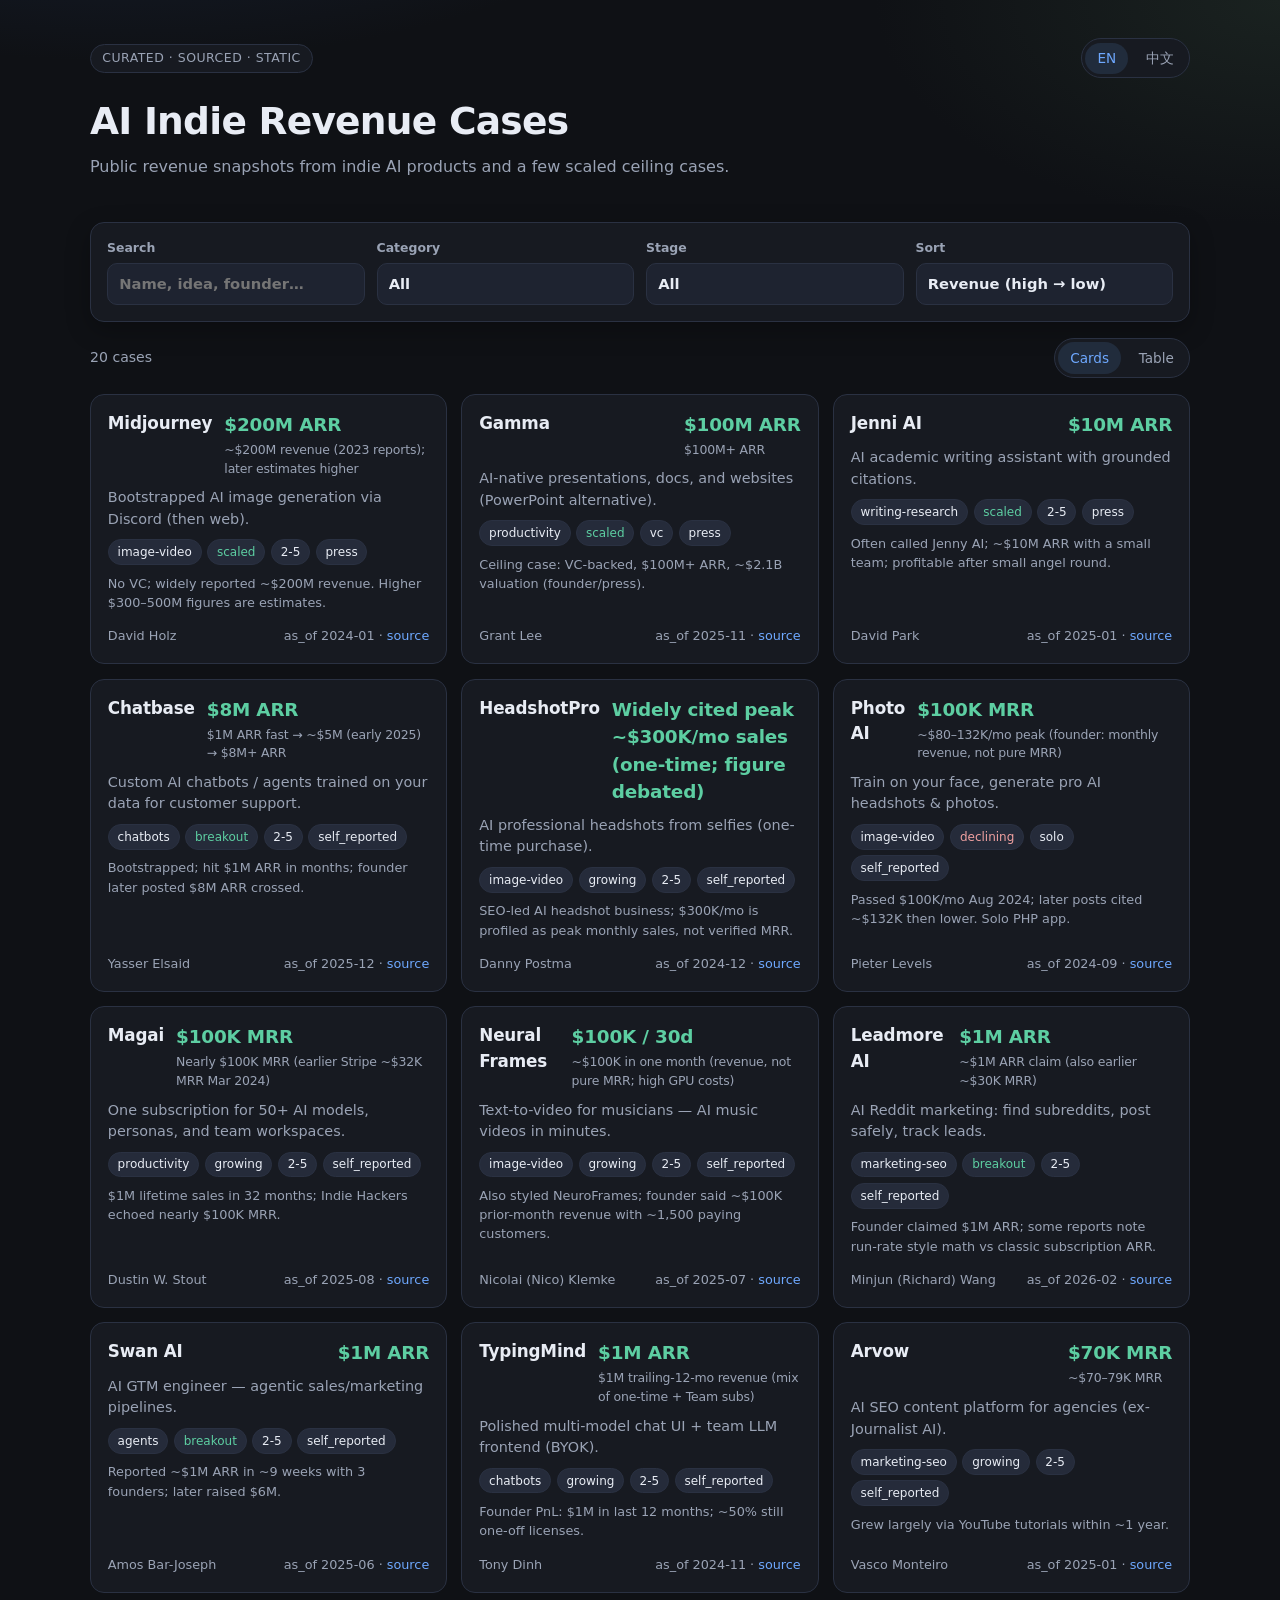
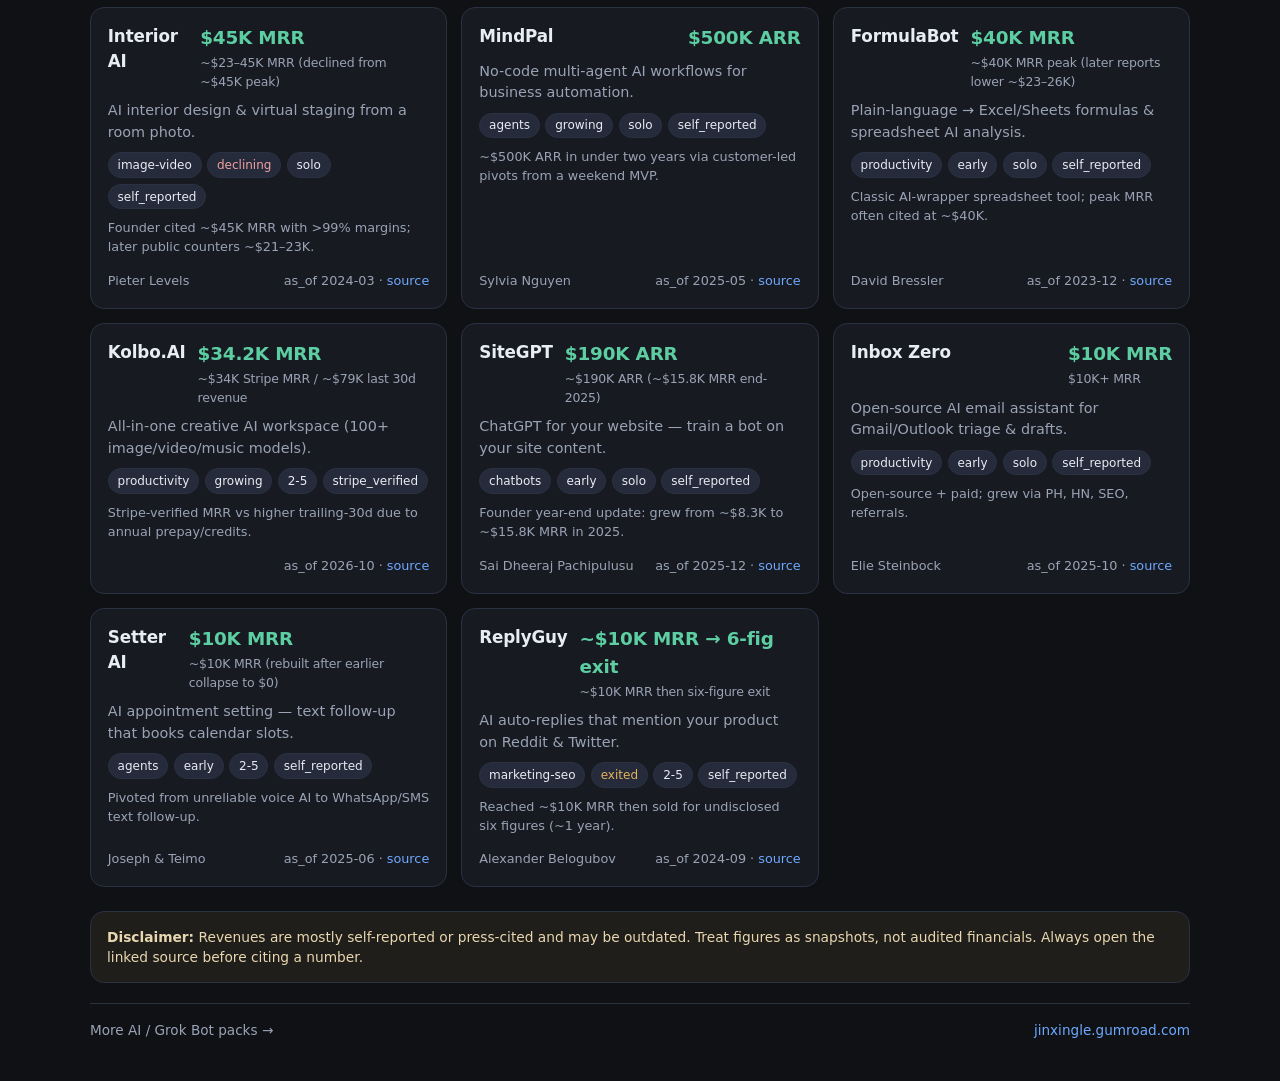
==== index.html @ b7821612 "Initial commit: AI Indie Revenue Cases static site" ====
<!DOCTYPE html>
<html lang="en">
<head>
  <meta charset="UTF-8" />
  <meta name="viewport" content="width=device-width, initial-scale=1" />
  <meta name="description" content="Curated AI indie and startup revenue cases — idea, revenue, category, and stage with sources." />
  <title>AI Indie Revenue Cases</title>
  <link rel="stylesheet" href="styles.css" />
</head>
<body>
  <div class="wrap">
    <header>
      <div class="header-top">
        <div class="eyebrow" data-i18n="eyebrow">Curated · sourced · static</div>
        <div class="lang-toggle view-toggle" role="group" aria-label="Language">
          <button type="button" id="lang-en" data-lang="en">EN</button>
          <button type="button" id="lang-zh" data-lang="zh">中文</button>
        </div>
      </div>
      <h1 data-i18n="title">AI Indie Revenue Cases</h1>
      <p class="subtitle" data-i18n="subtitle">
        Public revenue snapshots from indie AI products and a few scaled ceiling cases.
      </p>
    </header>

    <section class="controls" aria-label="Filters">
      <label>
        <span data-i18n="search">Search</span>
        <input id="q" type="search" data-i18n-placeholder="searchPlaceholder" placeholder="Name, idea, founder…" autocomplete="off" />
      </label>
      <label>
        <span data-i18n="category">Category</span>
        <select id="category">
          <option value="" data-i18n="all">All</option>
          <option value="image-video">image-video</option>
          <option value="writing-research">writing-research</option>
          <option value="chatbots">chatbots</option>
          <option value="marketing-seo">marketing-seo</option>
          <option value="agents">agents</option>
          <option value="devtools">devtools</option>
          <option value="productivity">productivity</option>
          <option value="vertical">vertical</option>
        </select>
      </label>
      <label>
        <span data-i18n="stage">Stage</span>
        <select id="stage">
          <option value="" data-i18n="all">All</option>
          <option value="mvp">mvp</option>
          <option value="early">early</option>
          <option value="growing">growing</option>
          <option value="breakout">breakout</option>
          <option value="scaled">scaled</option>
          <option value="exited">exited</option>
          <option value="declining">declining</option>
        </select>
      </label>
      <label>
        <span data-i18n="sort">Sort</span>
        <select id="sort">
          <option value="revenue-desc" data-i18n="sortRevenueDesc">Revenue (high → low)</option>
          <option value="revenue-asc" data-i18n="sortRevenueAsc">Revenue (low → high)</option>
          <option value="name-asc" data-i18n="sortNameAsc">Name A–Z</option>
          <option value="as_of-desc" data-i18n="sortAsOfDesc">Newest as_of</option>
        </select>
      </label>
    </section>

    <div class="meta-row">
      <div id="count">Loading…</div>
      <div class="view-toggle" role="group" aria-label="View mode">
        <button type="button" id="view-cards" class="active" data-i18n="cards">Cards</button>
        <button type="button" id="view-table" data-i18n="table">Table</button>
      </div>
    </div>

    <div id="cards" class="cards"></div>
    <div id="table-wrap" class="table-wrap hidden">
      <table>
        <thead>
          <tr>
            <th data-i18n="thName">Name</th>
            <th data-i18n="thIdea">Idea</th>
            <th data-i18n="thRevenue">Revenue</th>
            <th data-i18n="thCategory">Category</th>
            <th data-i18n="thStage">Stage</th>
            <th data-i18n="thAsOf">as_of</th>
            <th data-i18n="thSource">Source</th>
          </tr>
        </thead>
        <tbody id="table-body"></tbody>
      </table>
    </div>
    <div id="empty" class="empty hidden" data-i18n="empty">No cases match these filters.</div>

    <p class="disclaimer">
      <strong data-i18n="disclaimerLabel">Disclaimer:</strong>
      <span data-i18n="disclaimerBody"> Revenues are mostly self-reported or press-cited and may be outdated. Treat figures as snapshots, not audited financials. Always open the linked source before citing a number.</span>
    </p>

    <footer>
      <span data-i18n="footerMore">More AI / Grok Bot packs → </span><a href="https://jinxingle.gumroad.com" rel="noopener noreferrer" target="_blank">jinxingle.gumroad.com</a>
    </footer>
  </div>
  <script src="app.js"></script>
</body>
</html>
---- styles.css ----
/* AI Indie Revenue Cases — minimal dark theme */
:root {
  --bg: #0f1115;
  --surface: #171a21;
  --surface-2: #1e2330;
  --border: #2a3142;
  --text: #e8ecf4;
  --muted: #9aa3b5;
  --accent: #6ea8fe;
  --accent-soft: rgba(110, 168, 254, 0.12);
  --ok: #5dcea2;
  --warn: #e6b35c;
  --chip: #252b3a;
  --shadow: 0 8px 24px rgba(0, 0, 0, 0.28);
  --radius: 14px;
  --font: "Inter", "Segoe UI", system-ui, -apple-system, sans-serif;
}

* { box-sizing: border-box; }
html { scroll-behavior: smooth; }
body {
  margin: 0;
  font-family: var(--font);
  background:
    radial-gradient(1200px 600px at 10% -10%, #1a2740 0%, transparent 55%),
    radial-gradient(900px 500px at 100% 0%, #1a2220 0%, transparent 45%),
    var(--bg);
  color: var(--text);
  line-height: 1.5;
  min-height: 100vh;
}

a { color: var(--accent); text-decoration: none; }
a:hover { text-decoration: underline; }

.wrap { width: min(1100px, calc(100% - 2rem)); margin: 0 auto; }

header { padding: 2.4rem 0 1.2rem; }

.header-top {
  display: flex;
  align-items: center;
  justify-content: space-between;
  gap: 0.75rem;
  margin-bottom: 0.9rem;
}

.header-top .eyebrow {
  margin-bottom: 0;
}

.lang-toggle {
  flex-shrink: 0;
}

.eyebrow {
  display: inline-flex;
  align-items: center;
  gap: 0.4rem;
  font-size: 0.78rem;
  letter-spacing: 0.04em;
  text-transform: uppercase;
  color: var(--muted);
  background: var(--surface);
  border: 1px solid var(--border);
  border-radius: 999px;
  padding: 0.28rem 0.7rem;
  margin-bottom: 0.9rem;
}

h1 {
  margin: 0 0 0.35rem;
  font-size: clamp(1.7rem, 3.5vw, 2.35rem);
  letter-spacing: -0.02em;
  font-weight: 700;
}

.subtitle {
  margin: 0;
  color: var(--muted);
  font-size: 1rem;
  max-width: 46rem;
}


.controls {
  display: grid;
  grid-template-columns: repeat(4, minmax(0, 1fr));
  gap: 0.75rem;
  margin: 1.5rem 0 1rem;
  padding: 1rem;
  background: var(--surface);
  border: 1px solid var(--border);
  border-radius: var(--radius);
  box-shadow: var(--shadow);
}

label {
  display: flex;
  flex-direction: column;
  gap: 0.35rem;
  font-size: 0.78rem;
  color: var(--muted);
  font-weight: 600;
}

select, input[type="search"] {
  width: 100%;
  appearance: none;
  background: var(--surface-2);
  color: var(--text);
  border: 1px solid var(--border);
  border-radius: 10px;
  padding: 0.55rem 0.7rem;
  font: inherit;
  font-size: 0.92rem;
}

select:focus, input[type="search"]:focus {
  outline: 2px solid rgba(110, 168, 254, 0.35);
  border-color: var(--accent);
}

.meta-row {
  display: flex;
  flex-wrap: wrap;
  gap: 0.75rem 1rem;
  align-items: center;
  justify-content: space-between;
  margin-bottom: 1rem;
  color: var(--muted);
  font-size: 0.88rem;
}

.view-toggle {
  display: inline-flex;
  gap: 0.35rem;
  background: var(--surface);
  border: 1px solid var(--border);
  border-radius: 999px;
  padding: 0.2rem;
}

.view-toggle button {
  border: 0;
  background: transparent;
  color: var(--muted);
  padding: 0.35rem 0.75rem;
  border-radius: 999px;
  cursor: pointer;
  font: inherit;
  font-size: 0.85rem;
}

.view-toggle button.active {
  background: var(--accent-soft);
  color: var(--accent);
}

.cards {
  display: grid;
  grid-template-columns: repeat(auto-fill, minmax(300px, 1fr));
  gap: 0.9rem;
}

.card {
  background: var(--surface);
  border: 1px solid var(--border);
  border-radius: var(--radius);
  padding: 1rem 1.05rem 1.1rem;
  display: flex;
  flex-direction: column;
  gap: 0.55rem;
  transition: border-color 0.15s ease, transform 0.15s ease;
}

.card:hover {
  border-color: #3a4560;
  transform: translateY(-1px);
}

.card-top {
  display: flex;
  justify-content: space-between;
  gap: 0.75rem;
  align-items: flex-start;
}

.card h2 {
  margin: 0;
  font-size: 1.05rem;
  letter-spacing: -0.01em;
}

.one-liner {
  margin: 0;
  color: var(--muted);
  font-size: 0.9rem;
  min-height: 2.7em;
}

.revenue {
  font-size: 1.15rem;
  font-weight: 700;
  color: var(--ok);
  letter-spacing: -0.01em;
}

.revenue-range {
  display: block;
  font-size: 0.78rem;
  font-weight: 500;
  color: var(--muted);
  margin-top: 0.15rem;
}

.chips {
  display: flex;
  flex-wrap: wrap;
  gap: 0.35rem;
}

.chip {
  display: inline-flex;
  align-items: center;
  background: var(--chip);
  border: 1px solid var(--border);
  color: var(--text);
  border-radius: 999px;
  padding: 0.18rem 0.55rem;
  font-size: 0.75rem;
}

.chip.stage-declining { color: #f0a0a0; }
.chip.stage-exited { color: var(--warn); }
.chip.stage-scaled,
.chip.stage-breakout { color: var(--ok); }

.card-foot {
  display: flex;
  justify-content: space-between;
  align-items: center;
  gap: 0.5rem;
  margin-top: auto;
  padding-top: 0.35rem;
  font-size: 0.8rem;
  color: var(--muted);
}

.notes {
  margin: 0;
  font-size: 0.8rem;
  color: var(--muted);
}

.table-wrap {
  overflow-x: auto;
  border: 1px solid var(--border);
  border-radius: var(--radius);
  background: var(--surface);
  box-shadow: var(--shadow);
}

table {
  width: 100%;
  border-collapse: collapse;
  min-width: 860px;
  font-size: 0.9rem;
}

th, td {
  text-align: left;
  padding: 0.75rem 0.85rem;
  border-bottom: 1px solid var(--border);
  vertical-align: top;
}

th {
  font-size: 0.75rem;
  text-transform: uppercase;
  letter-spacing: 0.04em;
  color: var(--muted);
  background: var(--surface-2);
  position: sticky;
  top: 0;
}

tr:last-child td { border-bottom: 0; }
tr:hover td { background: rgba(255,255,255,0.02); }

.empty {
  padding: 2.5rem 1rem;
  text-align: center;
  color: var(--muted);
  border: 1px dashed var(--border);
  border-radius: var(--radius);
  background: var(--surface);
}

.disclaimer {
  margin: 1.5rem 0 0.75rem;
  padding: 0.9rem 1rem;
  border-radius: var(--radius);
  border: 1px solid var(--border);
  background: rgba(230, 179, 92, 0.08);
  color: #e8d7b0;
  font-size: 0.86rem;
}

footer {
  margin: 1.25rem 0 2.5rem;
  padding-top: 1rem;
  border-top: 1px solid var(--border);
  color: var(--muted);
  font-size: 0.85rem;
  display: flex;
  flex-wrap: wrap;
  gap: 0.5rem 1rem;
  justify-content: space-between;
}

.hidden { display: none !important; }

@media (max-width: 860px) {
  .controls { grid-template-columns: 1fr 1fr; }
}

@media (max-width: 560px) {
  .controls { grid-template-columns: 1fr; }
  .card-top { flex-direction: column; }
}
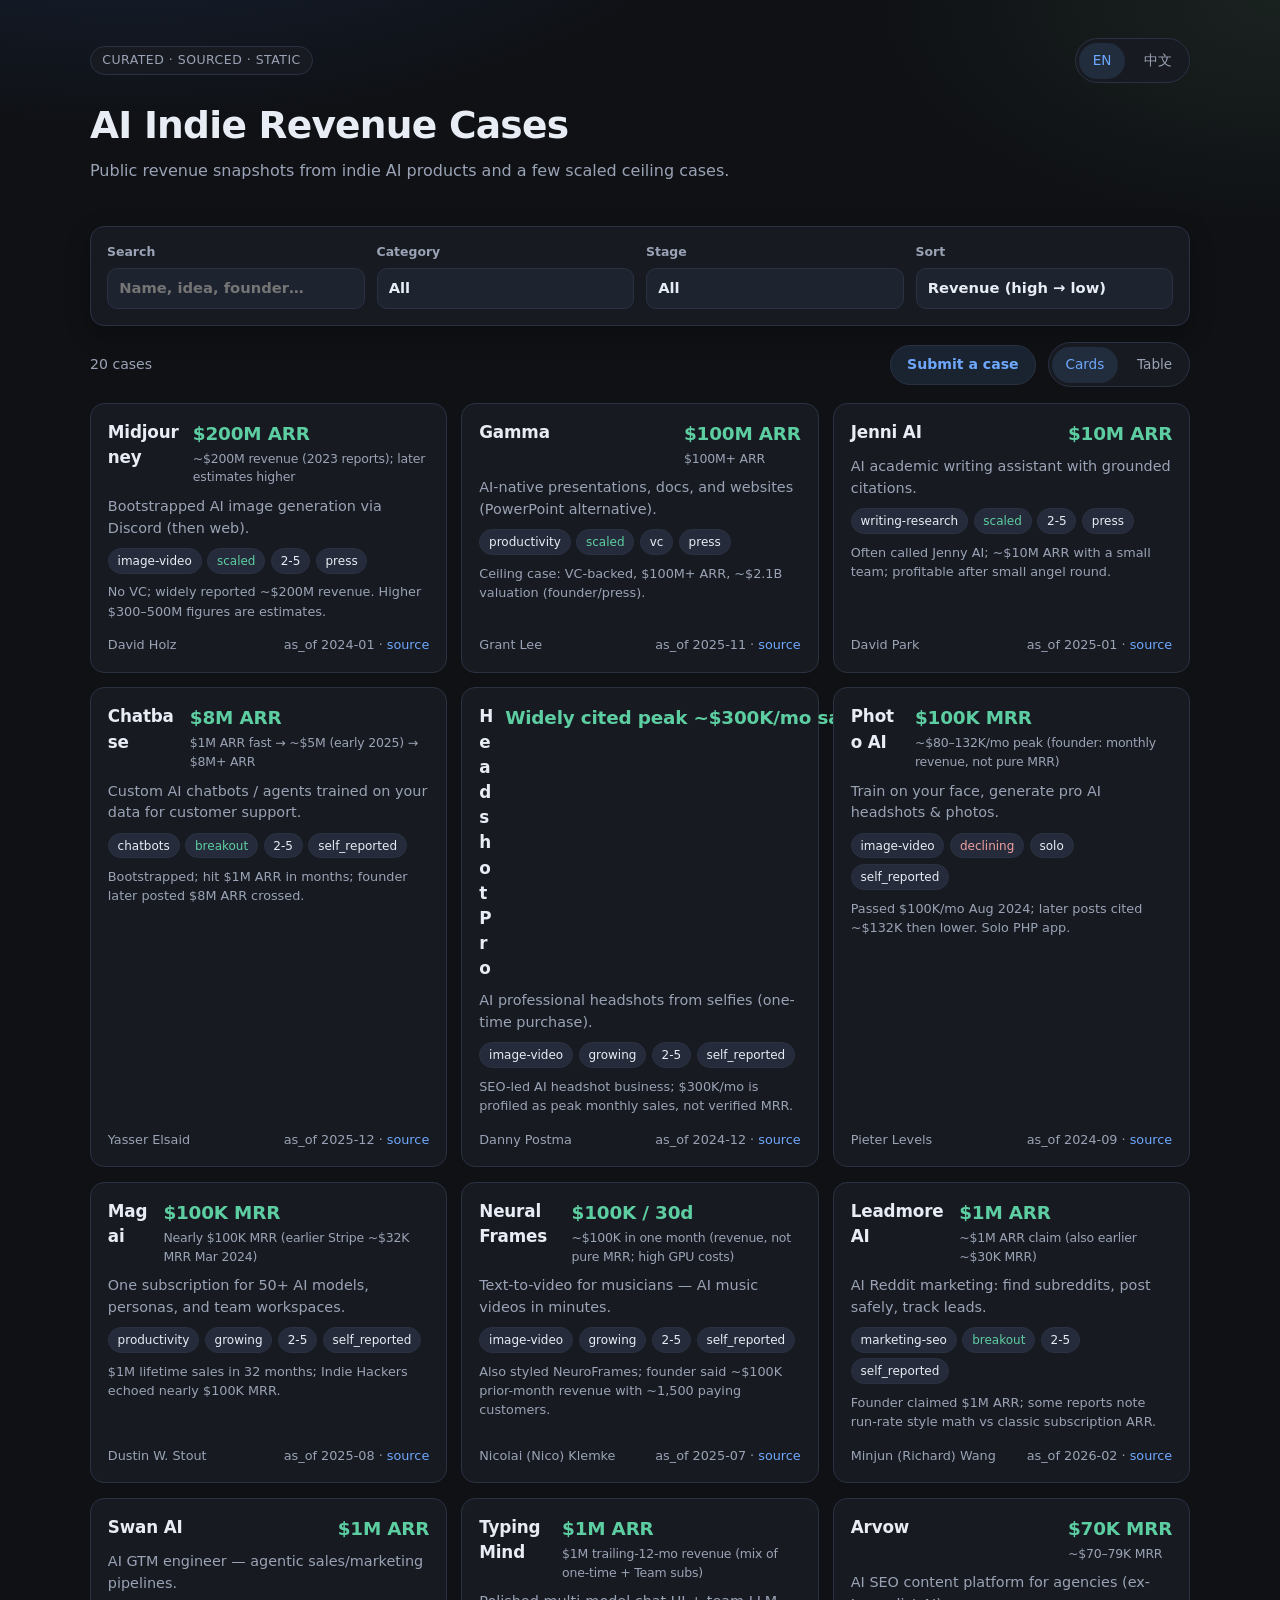
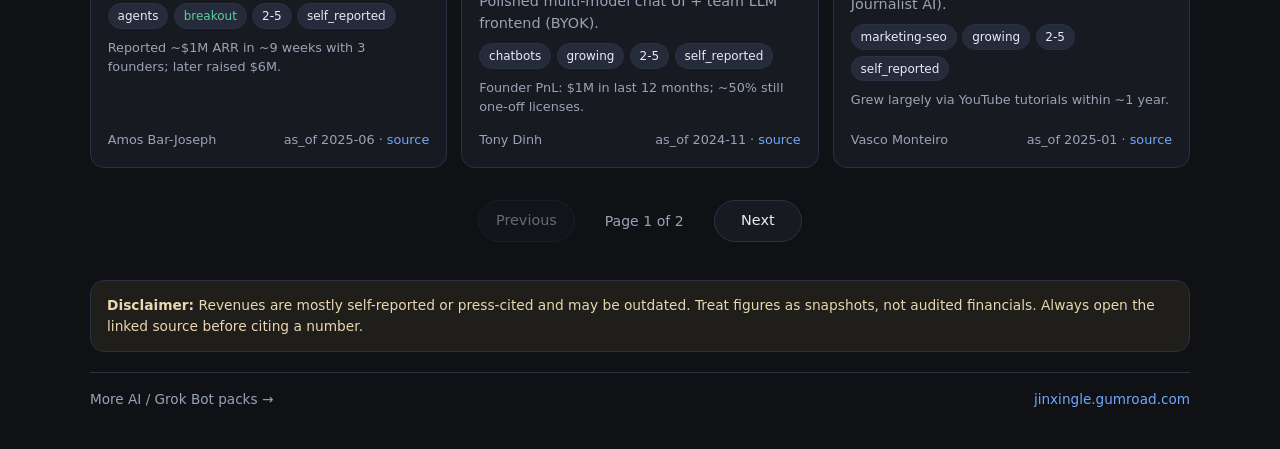
==== commit b8c7d8ea: "Add SEO files and sync latest static site" ====
--- a/index.html
+++ b/index.html
@@ -3,9 +3,45 @@
 <head>
   <meta charset="UTF-8" />
   <meta name="viewport" content="width=device-width, initial-scale=1" />
-  <meta name="description" content="Curated AI indie and startup revenue cases — idea, revenue, category, and stage with sources." />
-  <title>AI Indie Revenue Cases</title>
+  <title>AI Indie Revenue Cases — Curated Startup &amp; Indie AI Revenue Snapshots</title>
+  <meta name="description" content="Browse curated AI indie and startup success cases: idea, public revenue (MRR/ARR), category, stage, and sources. Filter and search revenue snapshots from Photo AI, Chatbase, and more." />
+  <meta name="robots" content="index, follow" />
+  <meta name="author" content="jinxingle" />
+  <meta name="keywords" content="AI startups, indie hacker revenue, SaaS MRR, AI product cases, ChatGPT wrappers, indie AI" />
+  <!-- Canonical: after you have a custom domain, set e.g. https://cases.example.com/ -->
+  <link rel="canonical" href="./" />
+  <!-- Open Graph -->
+  <meta property="og:type" content="website" />
+  <meta property="og:title" content="AI Indie Revenue Cases" />
+  <meta property="og:description" content="Curated AI indie &amp; startup revenue cases — idea, revenue, category, stage, and sources." />
+  <meta property="og:url" content="./" />
+  <meta property="og:locale" content="en_US" />
+  <meta property="og:locale:alternate" content="zh_CN" />
+  <!-- Twitter -->
+  <meta name="twitter:card" content="summary" />
+  <meta name="twitter:title" content="AI Indie Revenue Cases" />
+  <meta name="twitter:description" content="Curated AI indie &amp; startup revenue cases — idea, revenue, category, stage, and sources." />
   <link rel="stylesheet" href="styles.css" />
+  <script type="application/ld+json">
+  {
+    "@context": "https://schema.org",
+    "@graph": [
+      {
+        "@type": "WebSite",
+        "name": "AI Indie Revenue Cases",
+        "description": "Curated AI indie and startup revenue cases with idea, revenue, category, stage, and sources.",
+        "url": "./",
+        "inLanguage": ["en", "zh"]
+      },
+      {
+        "@type": "ItemList",
+        "name": "AI indie revenue case list",
+        "description": "Public revenue snapshots from indie AI products and scaled ceiling cases.",
+        "itemListOrder": "https://schema.org/ItemListUnordered"
+      }
+    ]
+  }
+  </script>
 </head>
 <body>
   <div class="wrap">
@@ -68,9 +104,12 @@
 
     <div class="meta-row">
       <div id="count">Loading…</div>
-      <div class="view-toggle" role="group" aria-label="View mode">
-        <button type="button" id="view-cards" class="active" data-i18n="cards">Cards</button>
-        <button type="button" id="view-table" data-i18n="table">Table</button>
+      <div class="meta-actions">
+        <button type="button" id="btn-submit" class="btn-submit" data-i18n="submitCase">Submit a case</button>
+        <div class="view-toggle" role="group" aria-label="View mode">
+          <button type="button" id="view-cards" class="active" data-i18n="cards">Cards</button>
+          <button type="button" id="view-table" data-i18n="table">Table</button>
+        </div>
       </div>
     </div>
 
@@ -93,6 +132,12 @@
     </div>
     <div id="empty" class="empty hidden" data-i18n="empty">No cases match these filters.</div>
 
+    <nav id="pager" class="pager hidden" aria-label="Pagination">
+      <button type="button" id="pager-prev" class="pager-btn">Previous</button>
+      <span id="pager-status" class="pager-status" aria-live="polite"></span>
+      <button type="button" id="pager-next" class="pager-btn">Next</button>
+    </nav>
+
     <p class="disclaimer">
       <strong data-i18n="disclaimerLabel">Disclaimer:</strong>
       <span data-i18n="disclaimerBody"> Revenues are mostly self-reported or press-cited and may be outdated. Treat figures as snapshots, not audited financials. Always open the linked source before citing a number.</span>
@@ -102,6 +147,100 @@
       <span data-i18n="footerMore">More AI / Grok Bot packs → </span><a href="https://jinxingle.gumroad.com" rel="noopener noreferrer" target="_blank">jinxingle.gumroad.com</a>
     </footer>
   </div>
+
+  <!-- Submit case modal (static: mailto / Formspree optional / Copy JSON) -->
+  <div id="submit-modal" class="modal hidden" role="dialog" aria-modal="true" aria-labelledby="submit-title" hidden>
+    <div class="modal-backdrop" data-close-modal></div>
+    <div class="modal-panel" role="document">
+      <div class="modal-head">
+        <h2 id="submit-title" data-i18n="submitTitle">Submit a case</h2>
+        <button type="button" class="modal-close" id="submit-close" aria-label="Close">&times;</button>
+      </div>
+      <p class="submit-note" data-i18n="submitReviewNote">Reviewed before publish — submissions are not auto-listed.</p>
+      <form id="submit-form" novalidate>
+        <div class="form-grid">
+          <label class="full">
+            <span data-i18n="fName">Product name</span>
+            <input id="f-name" name="name" type="text" required autocomplete="organization" />
+          </label>
+          <label class="full">
+            <span data-i18n="fOneLiner">One-liner (idea)</span>
+            <input id="f-one-liner" name="one_liner" type="text" required maxlength="200" />
+          </label>
+          <label>
+            <span data-i18n="fRevenue">Revenue</span>
+            <input id="f-revenue" name="revenue" type="number" min="0" step="1" inputmode="numeric" placeholder="e.g. 10000" />
+          </label>
+          <label>
+            <span data-i18n="fRevenueUnit">Unit</span>
+            <select id="f-revenue-unit" name="revenue_unit">
+              <option value="MRR">MRR</option>
+              <option value="ARR">ARR</option>
+              <option value="last_30d">last_30d</option>
+              <option value="exit">exit</option>
+              <option value="other">other</option>
+            </select>
+          </label>
+          <label>
+            <span data-i18n="fCategory">Category</span>
+            <select id="f-category" name="category" required>
+              <option value="image-video">image-video</option>
+              <option value="writing-research">writing-research</option>
+              <option value="chatbots">chatbots</option>
+              <option value="marketing-seo">marketing-seo</option>
+              <option value="agents">agents</option>
+              <option value="devtools">devtools</option>
+              <option value="productivity">productivity</option>
+              <option value="vertical">vertical</option>
+            </select>
+          </label>
+          <label>
+            <span data-i18n="fStage">Stage</span>
+            <select id="f-stage" name="stage" required>
+              <option value="mvp">mvp</option>
+              <option value="early">early</option>
+              <option value="growing">growing</option>
+              <option value="breakout">breakout</option>
+              <option value="scaled">scaled</option>
+              <option value="exited">exited</option>
+              <option value="declining">declining</option>
+            </select>
+          </label>
+          <label>
+            <span data-i18n="fTeam">Team size</span>
+            <select id="f-team" name="team_size" required>
+              <option value="solo">solo</option>
+              <option value="2-5">2-5</option>
+              <option value="vc">vc</option>
+            </select>
+          </label>
+          <label class="full">
+            <span data-i18n="fSource">Source URL</span>
+            <input id="f-source" name="source_url" type="url" required placeholder="https://…" inputmode="url" />
+          </label>
+          <label>
+            <span data-i18n="fFounder">Founder <em data-i18n="optional">(optional)</em></span>
+            <input id="f-founder" name="founder" type="text" autocomplete="name" />
+          </label>
+          <label>
+            <span data-i18n="fContact">Your email <em data-i18n="optional">(optional)</em></span>
+            <input id="f-contact" name="contact_email" type="email" autocomplete="email" inputmode="email" />
+          </label>
+          <label class="full">
+            <span data-i18n="fNotes">Notes <em data-i18n="optional">(optional)</em></span>
+            <textarea id="f-notes" name="notes" rows="3" maxlength="500"></textarea>
+          </label>
+        </div>
+        <p class="submit-hint" id="submit-hint" data-i18n="submitHintCopy">No server on this static site — copy the JSON below and email/share it, or use mailto if configured.</p>
+        <div class="form-actions">
+          <button type="button" id="btn-copy-json" class="btn-primary" data-i18n="copyJson">Copy as JSON</button>
+          <button type="button" id="btn-mailto" class="btn-secondary" data-i18n="sendMailto" disabled>Email submission</button>
+          <button type="button" id="btn-formspree" class="btn-secondary hidden" data-i18n="sendFormspree">Send via Formspree</button>
+        </div>
+        <p class="submit-status" id="submit-status" role="status" aria-live="polite"></p>
+      </form>
+    </div>
+  </div>
   <script src="app.js"></script>
 </body>
 </html>
--- a/styles.css
+++ b/styles.css
@@ -17,7 +17,10 @@
 }
 
 * { box-sizing: border-box; }
-html { scroll-behavior: smooth; }
+html {
+  scroll-behavior: smooth;
+  overflow-x: hidden;
+}
 body {
   margin: 0;
   font-family: var(--font);
@@ -28,12 +31,17 @@
   color: var(--text);
   line-height: 1.5;
   min-height: 100vh;
+  overflow-x: hidden;
 }
 
 a { color: var(--accent); text-decoration: none; }
 a:hover { text-decoration: underline; }
 
-.wrap { width: min(1100px, calc(100% - 2rem)); margin: 0 auto; }
+.wrap {
+  width: min(1100px, calc(100% - 2rem));
+  margin: 0 auto;
+  max-width: 100%;
+}
 
 header { padding: 2.4rem 0 1.2rem; }
 
@@ -43,6 +51,7 @@
   justify-content: space-between;
   gap: 0.75rem;
   margin-bottom: 0.9rem;
+  flex-wrap: wrap;
 }
 
 .header-top .eyebrow {
@@ -82,7 +91,6 @@
   max-width: 46rem;
 }
 
-
 .controls {
   display: grid;
   grid-template-columns: repeat(4, minmax(0, 1fr));
@@ -145,11 +153,13 @@
   border: 0;
   background: transparent;
   color: var(--muted);
-  padding: 0.35rem 0.75rem;
+  padding: 0.45rem 0.85rem;
+  min-height: 36px;
   border-radius: 999px;
   cursor: pointer;
   font: inherit;
   font-size: 0.85rem;
+  -webkit-tap-highlight-color: transparent;
 }
 
 .view-toggle button.active {
@@ -172,6 +182,7 @@
   flex-direction: column;
   gap: 0.55rem;
   transition: border-color 0.15s ease, transform 0.15s ease;
+  min-width: 0;
 }
 
 .card:hover {
@@ -190,6 +201,7 @@
   margin: 0;
   font-size: 1.05rem;
   letter-spacing: -0.01em;
+  overflow-wrap: anywhere;
 }
 
 .one-liner {
@@ -197,6 +209,7 @@
   color: var(--muted);
   font-size: 0.9rem;
   min-height: 2.7em;
+  overflow-wrap: anywhere;
 }
 
 .revenue {
@@ -204,6 +217,7 @@
   font-weight: 700;
   color: var(--ok);
   letter-spacing: -0.01em;
+  white-space: nowrap;
 }
 
 .revenue-range {
@@ -212,6 +226,7 @@
   font-weight: 500;
   color: var(--muted);
   margin-top: 0.15rem;
+  white-space: normal;
 }
 
 .chips {
@@ -245,20 +260,25 @@
   padding-top: 0.35rem;
   font-size: 0.8rem;
   color: var(--muted);
+  flex-wrap: wrap;
 }
 
 .notes {
   margin: 0;
   font-size: 0.8rem;
   color: var(--muted);
+  overflow-wrap: anywhere;
 }
 
 .table-wrap {
   overflow-x: auto;
+  -webkit-overflow-scrolling: touch;
+  overscroll-behavior-x: contain;
   border: 1px solid var(--border);
   border-radius: var(--radius);
   background: var(--surface);
   box-shadow: var(--shadow);
+  max-width: 100%;
 }
 
 table {
@@ -297,6 +317,48 @@
   background: var(--surface);
 }
 
+.pager {
+  display: flex;
+  flex-wrap: wrap;
+  align-items: center;
+  justify-content: center;
+  gap: 0.65rem 0.85rem;
+  margin: 1.15rem 0 0;
+  padding: 0.85rem 0.5rem;
+}
+
+.pager-btn {
+  border: 1px solid var(--border);
+  background: var(--surface);
+  color: var(--text);
+  border-radius: 999px;
+  padding: 0.55rem 1.05rem;
+  min-height: 42px;
+  min-width: 5.5rem;
+  font: inherit;
+  font-size: 0.9rem;
+  cursor: pointer;
+  -webkit-tap-highlight-color: transparent;
+  transition: border-color 0.15s ease, background 0.15s ease, opacity 0.15s ease;
+}
+
+.pager-btn:hover:not(:disabled) {
+  border-color: #3a4560;
+  background: var(--surface-2);
+}
+
+.pager-btn:disabled {
+  opacity: 0.4;
+  cursor: not-allowed;
+}
+
+.pager-status {
+  color: var(--muted);
+  font-size: 0.88rem;
+  text-align: center;
+  min-width: 7rem;
+}
+
 .disclaimer {
   margin: 1.5rem 0 0.75rem;
   padding: 0.9rem 1rem;
@@ -317,15 +379,324 @@
   flex-wrap: wrap;
   gap: 0.5rem 1rem;
   justify-content: space-between;
+  align-items: flex-start;
 }
 
 .hidden { display: none !important; }
 
 @media (max-width: 860px) {
   .controls { grid-template-columns: 1fr 1fr; }
+  .cards { grid-template-columns: repeat(auto-fill, minmax(260px, 1fr)); }
 }
 
 @media (max-width: 560px) {
-  .controls { grid-template-columns: 1fr; }
-  .card-top { flex-direction: column; }
-}
+  .wrap { width: calc(100% - 1.25rem); }
+
+  header { padding: 1.6rem 0 1rem; }
+
+  .header-top {
+    flex-direction: column;
+    align-items: flex-start;
+    gap: 0.65rem;
+  }
+
+  .lang-toggle {
+    align-self: flex-start;
+  }
+
+  .controls {
+    grid-template-columns: 1fr;
+    padding: 0.85rem;
+  }
+
+  .cards {
+    grid-template-columns: 1fr;
+  }
+
+  .card-top {
+    flex-direction: column;
+    align-items: flex-start;
+  }
+
+  .revenue {
+    white-space: normal;
+  }
+
+  .meta-row {
+    flex-direction: column;
+    align-items: flex-start;
+  }
+
+  .pager {
+    gap: 0.5rem;
+    padding: 0.75rem 0;
+  }
+
+  .pager-btn {
+    flex: 1 1 auto;
+    min-width: 0;
+  }
+
+  .pager-status {
+    order: -1;
+    width: 100%;
+    margin-bottom: 0.15rem;
+  }
+
+  footer {
+    flex-direction: column;
+    gap: 0.4rem;
+  }
+
+  .view-toggle button {
+    padding: 0.5rem 0.9rem;
+  }
+}
+
+@media (max-width: 375px) {
+  .wrap { width: calc(100% - 1rem); }
+  h1 { font-size: 1.45rem; }
+  .subtitle { font-size: 0.92rem; }
+}
+
+/* —— Submit button + modal —— */
+.meta-actions {
+  display: flex;
+  flex-wrap: wrap;
+  align-items: center;
+  gap: 0.55rem 0.75rem;
+}
+
+.btn-submit {
+  border: 1px solid var(--border);
+  background: var(--accent-soft);
+  color: var(--accent);
+  border-radius: 999px;
+  padding: 0.5rem 1rem;
+  min-height: 40px;
+  font: inherit;
+  font-size: 0.88rem;
+  font-weight: 600;
+  cursor: pointer;
+  -webkit-tap-highlight-color: transparent;
+  transition: border-color 0.15s ease, background 0.15s ease;
+}
+
+.btn-submit:hover {
+  border-color: var(--accent);
+  background: rgba(110, 168, 254, 0.2);
+}
+
+.modal {
+  position: fixed;
+  inset: 0;
+  z-index: 1000;
+  display: flex;
+  align-items: flex-end;
+  justify-content: center;
+  padding: 0;
+}
+
+.modal:not(.hidden) {
+  display: flex;
+}
+
+.modal-backdrop {
+  position: absolute;
+  inset: 0;
+  background: rgba(6, 8, 12, 0.72);
+  backdrop-filter: blur(3px);
+}
+
+.modal-panel {
+  position: relative;
+  z-index: 1;
+  width: min(560px, 100%);
+  max-height: min(92vh, 900px);
+  overflow-y: auto;
+  -webkit-overflow-scrolling: touch;
+  background: var(--surface);
+  border: 1px solid var(--border);
+  border-radius: 18px 18px 0 0;
+  box-shadow: var(--shadow);
+  padding: 1.15rem 1.15rem 1.4rem;
+  margin: 0;
+}
+
+.modal-head {
+  display: flex;
+  align-items: flex-start;
+  justify-content: space-between;
+  gap: 0.75rem;
+  margin-bottom: 0.35rem;
+}
+
+.modal-head h2 {
+  margin: 0;
+  font-size: 1.2rem;
+  letter-spacing: -0.015em;
+}
+
+.modal-close {
+  border: 0;
+  background: var(--surface-2);
+  color: var(--muted);
+  width: 36px;
+  height: 36px;
+  border-radius: 999px;
+  font-size: 1.35rem;
+  line-height: 1;
+  cursor: pointer;
+  flex-shrink: 0;
+  -webkit-tap-highlight-color: transparent;
+}
+
+.modal-close:hover {
+  color: var(--text);
+}
+
+.submit-note {
+  margin: 0 0 1rem;
+  padding: 0.55rem 0.75rem;
+  border-radius: 10px;
+  background: rgba(230, 179, 92, 0.1);
+  border: 1px solid rgba(230, 179, 92, 0.28);
+  color: #e8d7b0;
+  font-size: 0.84rem;
+}
+
+.submit-hint {
+  margin: 0.85rem 0 0.75rem;
+  color: var(--muted);
+  font-size: 0.82rem;
+}
+
+.form-grid {
+  display: grid;
+  grid-template-columns: 1fr 1fr;
+  gap: 0.75rem;
+}
+
+.form-grid label.full {
+  grid-column: 1 / -1;
+}
+
+.form-grid label em {
+  font-style: normal;
+  font-weight: 500;
+  color: var(--muted);
+  opacity: 0.85;
+}
+
+.form-grid input[type="text"],
+.form-grid input[type="url"],
+.form-grid input[type="email"],
+.form-grid input[type="number"],
+.form-grid select,
+.form-grid textarea {
+  width: 100%;
+  appearance: none;
+  background: var(--surface-2);
+  color: var(--text);
+  border: 1px solid var(--border);
+  border-radius: 10px;
+  padding: 0.55rem 0.7rem;
+  font: inherit;
+  font-size: 0.92rem;
+}
+
+.form-grid textarea {
+  resize: vertical;
+  min-height: 4.5rem;
+}
+
+.form-grid input:focus,
+.form-grid select:focus,
+.form-grid textarea:focus {
+  outline: 2px solid rgba(110, 168, 254, 0.35);
+  border-color: var(--accent);
+}
+
+.form-actions {
+  display: flex;
+  flex-wrap: wrap;
+  gap: 0.55rem;
+}
+
+.btn-primary,
+.btn-secondary {
+  border-radius: 999px;
+  padding: 0.6rem 1.1rem;
+  min-height: 44px;
+  font: inherit;
+  font-size: 0.9rem;
+  font-weight: 600;
+  cursor: pointer;
+  -webkit-tap-highlight-color: transparent;
+  transition: opacity 0.15s ease, border-color 0.15s ease, background 0.15s ease;
+}
+
+.btn-primary {
+  border: 1px solid transparent;
+  background: var(--accent);
+  color: #0b1220;
+}
+
+.btn-primary:hover {
+  filter: brightness(1.05);
+}
+
+.btn-secondary {
+  border: 1px solid var(--border);
+  background: var(--surface-2);
+  color: var(--text);
+}
+
+.btn-secondary:hover:not(:disabled) {
+  border-color: #3a4560;
+}
+
+.btn-secondary:disabled,
+.btn-primary:disabled {
+  opacity: 0.45;
+  cursor: not-allowed;
+}
+
+.submit-status {
+  margin: 0.75rem 0 0;
+  min-height: 1.25em;
+  font-size: 0.86rem;
+  color: var(--ok);
+}
+
+.submit-status.is-error {
+  color: #f0a0a0;
+}
+
+@media (min-width: 640px) {
+  .modal {
+    align-items: center;
+    padding: 1.25rem;
+  }
+  .modal-panel {
+    border-radius: var(--radius);
+    max-height: min(88vh, 860px);
+  }
+}
+
+@media (max-width: 560px) {
+  .form-grid {
+    grid-template-columns: 1fr;
+  }
+  .form-actions {
+    flex-direction: column;
+  }
+  .form-actions .btn-primary,
+  .form-actions .btn-secondary {
+    width: 100%;
+  }
+  .meta-actions {
+    width: 100%;
+    justify-content: space-between;
+  }
+}
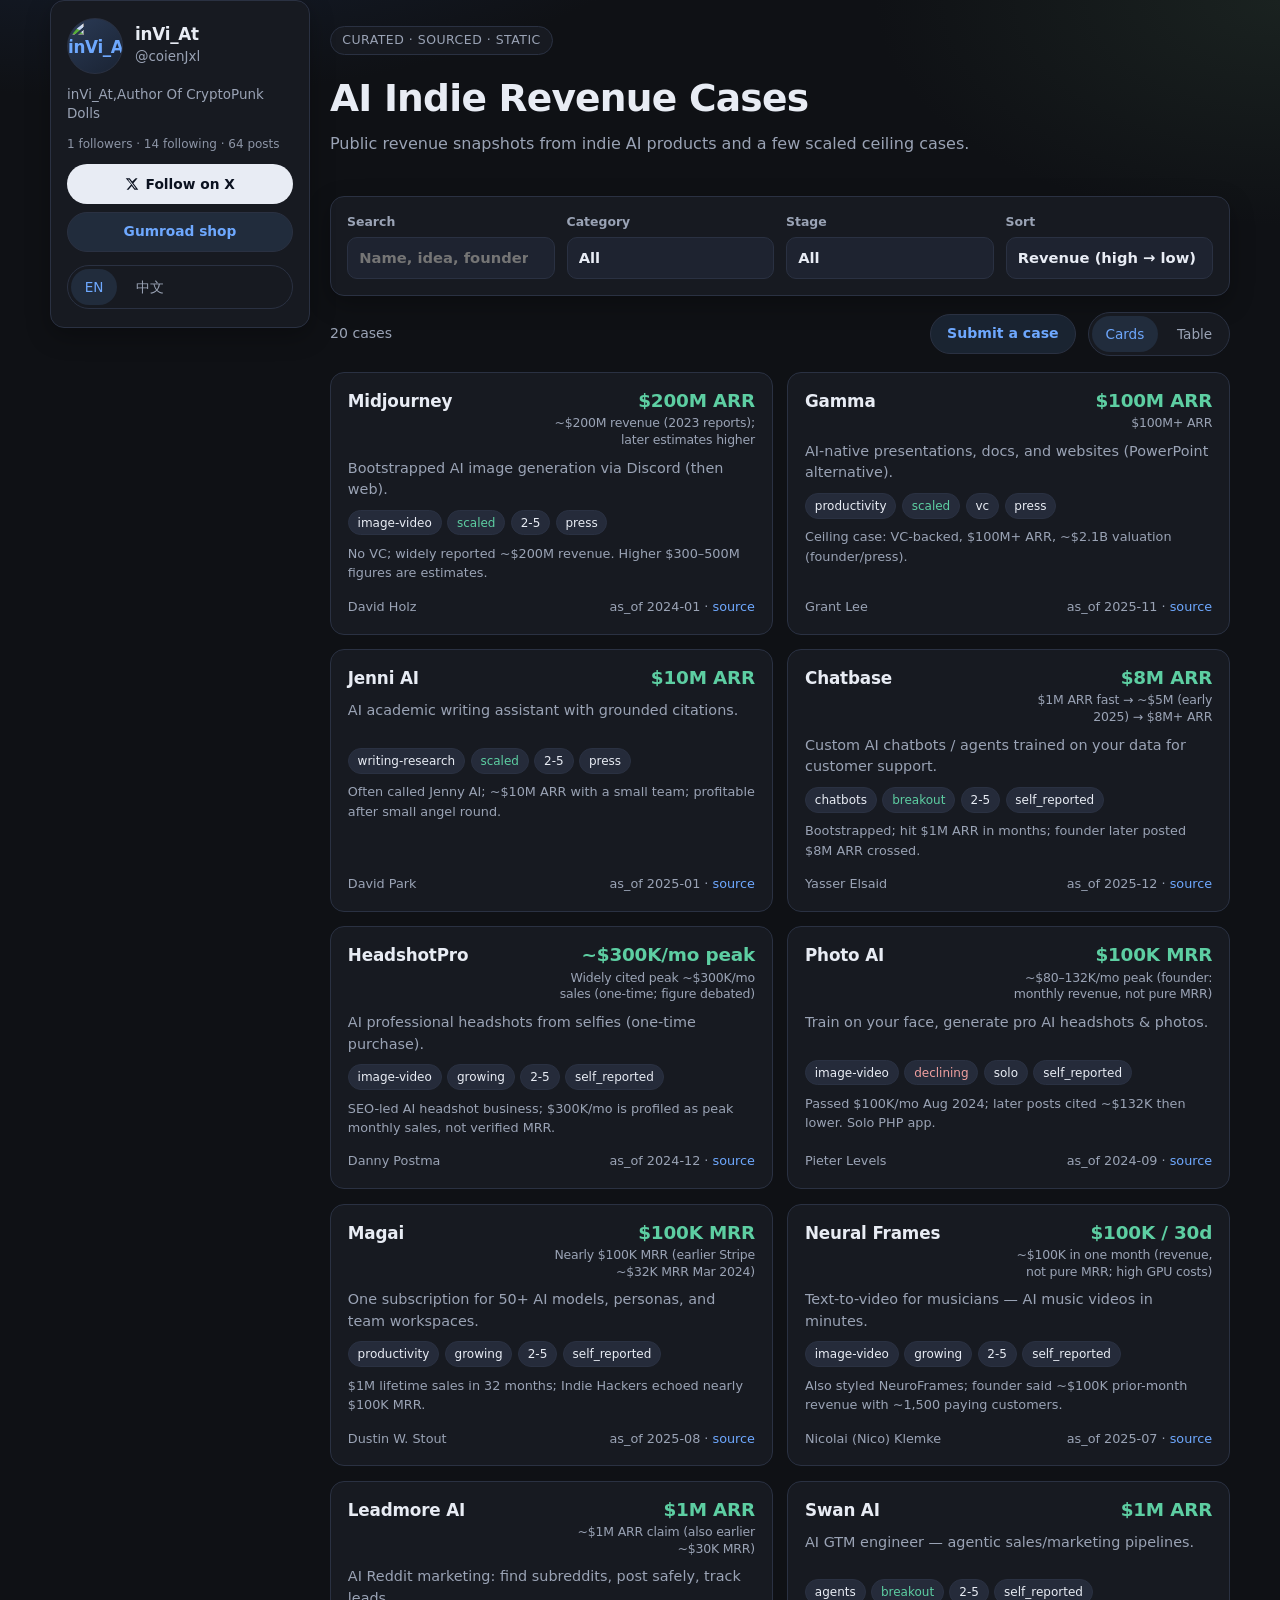
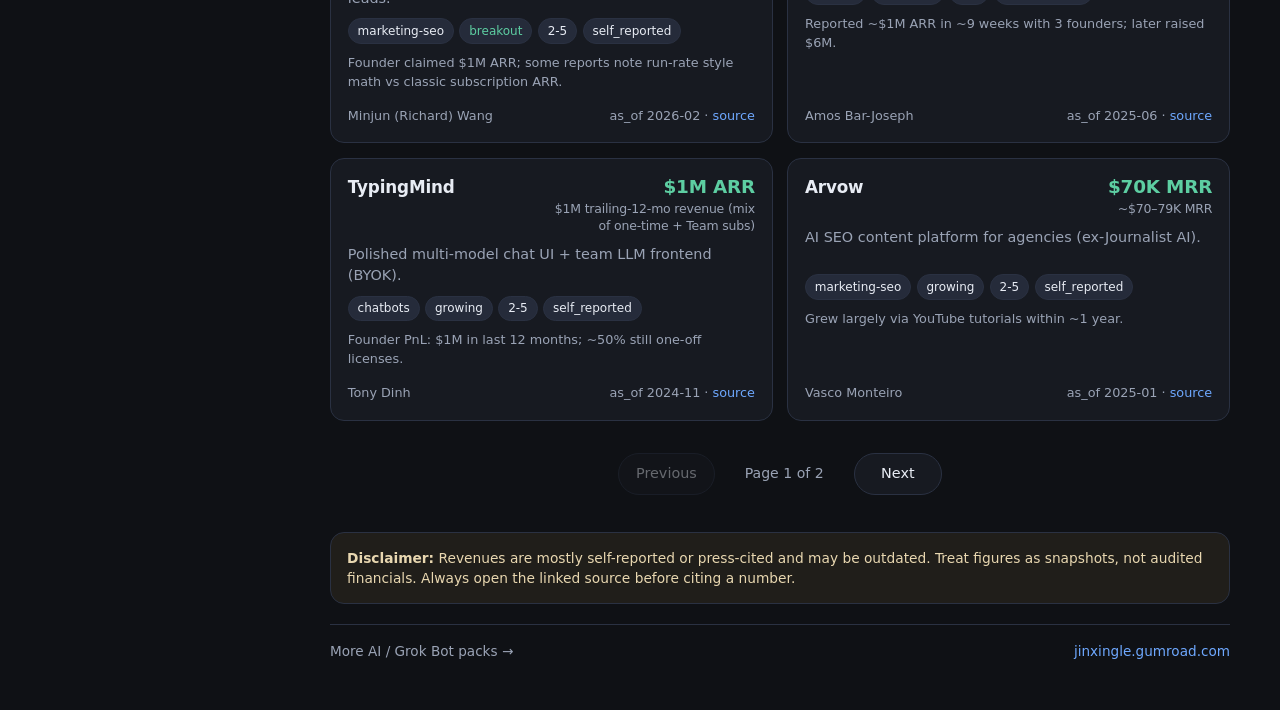
==== commit ef964352: "feat: left X profile card (@coienJxl) + flatter submit modal" ====
--- a/index.html
+++ b/index.html
@@ -9,12 +9,12 @@
   <meta name="author" content="jinxingle" />
   <meta name="keywords" content="AI startups, indie hacker revenue, SaaS MRR, AI product cases, ChatGPT wrappers, indie AI" />
   <!-- Canonical: after you have a custom domain, set e.g. https://cases.example.com/ -->
-  <link rel="canonical" href="./" />
+  <link rel="canonical" href="https://ai-indie-revenue-cases.jinxingle1983.workers.dev/" />
   <!-- Open Graph -->
   <meta property="og:type" content="website" />
   <meta property="og:title" content="AI Indie Revenue Cases" />
   <meta property="og:description" content="Curated AI indie &amp; startup revenue cases — idea, revenue, category, stage, and sources." />
-  <meta property="og:url" content="./" />
+  <meta property="og:url" content="https://ai-indie-revenue-cases.jinxingle1983.workers.dev/" />
   <meta property="og:locale" content="en_US" />
   <meta property="og:locale:alternate" content="zh_CN" />
   <!-- Twitter -->
@@ -30,7 +30,7 @@
         "@type": "WebSite",
         "name": "AI Indie Revenue Cases",
         "description": "Curated AI indie and startup revenue cases with idea, revenue, category, stage, and sources.",
-        "url": "./",
+        "url": "https://ai-indie-revenue-cases.jinxingle1983.workers.dev/",
         "inLanguage": ["en", "zh"]
       },
       {
@@ -45,145 +45,62 @@
 </head>
 <body>
   <div class="wrap">
-    <header>
-      <div class="header-top">
-        <div class="eyebrow" data-i18n="eyebrow">Curated · sourced · static</div>
-        <div class="lang-toggle view-toggle" role="group" aria-label="Language">
-          <button type="button" id="lang-en" data-lang="en">EN</button>
-          <button type="button" id="lang-zh" data-lang="zh">中文</button>
-        </div>
-      </div>
-      <h1 data-i18n="title">AI Indie Revenue Cases</h1>
-      <p class="subtitle" data-i18n="subtitle">
-        Public revenue snapshots from indie AI products and a few scaled ceiling cases.
-      </p>
-    </header>
-
-    <section class="controls" aria-label="Filters">
-      <label>
-        <span data-i18n="search">Search</span>
-        <input id="q" type="search" data-i18n-placeholder="searchPlaceholder" placeholder="Name, idea, founder…" autocomplete="off" />
-      </label>
-      <label>
-        <span data-i18n="category">Category</span>
-        <select id="category">
-          <option value="" data-i18n="all">All</option>
-          <option value="image-video">image-video</option>
-          <option value="writing-research">writing-research</option>
-          <option value="chatbots">chatbots</option>
-          <option value="marketing-seo">marketing-seo</option>
-          <option value="agents">agents</option>
-          <option value="devtools">devtools</option>
-          <option value="productivity">productivity</option>
-          <option value="vertical">vertical</option>
-        </select>
-      </label>
-      <label>
-        <span data-i18n="stage">Stage</span>
-        <select id="stage">
-          <option value="" data-i18n="all">All</option>
-          <option value="mvp">mvp</option>
-          <option value="early">early</option>
-          <option value="growing">growing</option>
-          <option value="breakout">breakout</option>
-          <option value="scaled">scaled</option>
-          <option value="exited">exited</option>
-          <option value="declining">declining</option>
-        </select>
-      </label>
-      <label>
-        <span data-i18n="sort">Sort</span>
-        <select id="sort">
-          <option value="revenue-desc" data-i18n="sortRevenueDesc">Revenue (high → low)</option>
-          <option value="revenue-asc" data-i18n="sortRevenueAsc">Revenue (low → high)</option>
-          <option value="name-asc" data-i18n="sortNameAsc">Name A–Z</option>
-          <option value="as_of-desc" data-i18n="sortAsOfDesc">Newest as_of</option>
-        </select>
-      </label>
-    </section>
-
-    <div class="meta-row">
-      <div id="count">Loading…</div>
-      <div class="meta-actions">
-        <button type="button" id="btn-submit" class="btn-submit" data-i18n="submitCase">Submit a case</button>
-        <div class="view-toggle" role="group" aria-label="View mode">
-          <button type="button" id="view-cards" class="active" data-i18n="cards">Cards</button>
-          <button type="button" id="view-table" data-i18n="table">Table</button>
-        </div>
-      </div>
-    </div>
-
-    <div id="cards" class="cards"></div>
-    <div id="table-wrap" class="table-wrap hidden">
-      <table>
-        <thead>
-          <tr>
-            <th data-i18n="thName">Name</th>
-            <th data-i18n="thIdea">Idea</th>
-            <th data-i18n="thRevenue">Revenue</th>
-            <th data-i18n="thCategory">Category</th>
-            <th data-i18n="thStage">Stage</th>
-            <th data-i18n="thAsOf">as_of</th>
-            <th data-i18n="thSource">Source</th>
-          </tr>
-        </thead>
-        <tbody id="table-body"></tbody>
-      </table>
-    </div>
-    <div id="empty" class="empty hidden" data-i18n="empty">No cases match these filters.</div>
-
-    <nav id="pager" class="pager hidden" aria-label="Pagination">
-      <button type="button" id="pager-prev" class="pager-btn">Previous</button>
-      <span id="pager-status" class="pager-status" aria-live="polite"></span>
-      <button type="button" id="pager-next" class="pager-btn">Next</button>
-    </nav>
-
-    <p class="disclaimer">
-      <strong data-i18n="disclaimerLabel">Disclaimer:</strong>
-      <span data-i18n="disclaimerBody"> Revenues are mostly self-reported or press-cited and may be outdated. Treat figures as snapshots, not audited financials. Always open the linked source before citing a number.</span>
-    </p>
-
-    <footer>
-      <span data-i18n="footerMore">More AI / Grok Bot packs → </span><a href="https://jinxingle.gumroad.com" rel="noopener noreferrer" target="_blank">jinxingle.gumroad.com</a>
-    </footer>
-  </div>
-
-  <!-- Submit case modal (static: mailto / Formspree optional / Copy JSON) -->
-  <div id="submit-modal" class="modal hidden" role="dialog" aria-modal="true" aria-labelledby="submit-title" hidden>
-    <div class="modal-backdrop" data-close-modal></div>
-    <div class="modal-panel" role="document">
-      <div class="modal-head">
-        <h2 id="submit-title" data-i18n="submitTitle">Submit a case</h2>
-        <button type="button" class="modal-close" id="submit-close" aria-label="Close">&times;</button>
-      </div>
-      <p class="submit-note" data-i18n="submitReviewNote">Reviewed before publish — submissions are not auto-listed.</p>
-      <form id="submit-form" novalidate>
-        <div class="form-grid">
-          <label class="full">
-            <span data-i18n="fName">Product name</span>
-            <input id="f-name" name="name" type="text" required autocomplete="organization" />
-          </label>
-          <label class="full">
-            <span data-i18n="fOneLiner">One-liner (idea)</span>
-            <input id="f-one-liner" name="one_liner" type="text" required maxlength="200" />
-          </label>
-          <label>
-            <span data-i18n="fRevenue">Revenue</span>
-            <input id="f-revenue" name="revenue" type="number" min="0" step="1" inputmode="numeric" placeholder="e.g. 10000" />
-          </label>
-          <label>
-            <span data-i18n="fRevenueUnit">Unit</span>
-            <select id="f-revenue-unit" name="revenue_unit">
-              <option value="MRR">MRR</option>
-              <option value="ARR">ARR</option>
-              <option value="last_30d">last_30d</option>
-              <option value="exit">exit</option>
-              <option value="other">other</option>
-            </select>
-          </label>
-          <label>
-            <span data-i18n="fCategory">Category</span>
-            <select id="f-category" name="category" required>
+    <div class="layout">
+      <aside class="sidebar" aria-label="Curator">
+        <div class="profile-card sticky">
+          <div class="profile-avatar-wrap">
+            <div class="profile-avatar" aria-hidden="true">
+              <img
+                id="profile-avatar-img"
+                src="https://pbs.twimg.com/profile_images/1503896775425671170/Fd4H0Gc6_400x400.jpg"
+                alt=""
+                width="56"
+                height="56"
+                loading="lazy"
+                decoding="async"
+              />
+            </div>
+            <div class="profile-names">
+              <p class="profile-name" id="profile-name">inVi_At</p>
+              <p class="profile-handle"><a id="profile-handle-link" href="https://x.com/coienJxl" rel="noopener noreferrer" target="_blank">@coienJxl</a></p>
+            </div>
+          </div>
+          <p class="profile-bio" id="profile-bio">inVi_At,Author Of CryptoPunk Dolls</p>
+          <p class="profile-meta" id="profile-meta">1 followers · 14 following · 64 posts</p>
+          <div class="profile-actions">
+            <a class="profile-btn profile-btn-x" id="profile-follow" href="https://x.com/coienJxl" rel="noopener noreferrer" target="_blank">
+              <svg class="x-icon" viewBox="0 0 24 24" aria-hidden="true"><path d="M18.244 2.25h3.308l-7.227 8.26 8.502 11.24H16.17l-4.714-6.231-5.401 6.231H2.744l7.727-8.828L1.254 2.25H8.08l4.253 5.622L18.244 2.25zm-1.161 17.52h1.833L7.084 4.126H5.117L17.083 19.77z"/></svg>
+              <span data-i18n="followOnX">Follow on X</span>
+            </a>
+            <a class="profile-btn profile-btn-shop" href="https://jinxingle.gumroad.com" rel="noopener noreferrer" target="_blank" data-i18n="shopGumroad">Gumroad shop</a>
+          </div>
+          <div class="sidebar-lang lang-toggle view-toggle" role="group" aria-label="Language">
+            <button type="button" id="lang-en" data-lang="en">EN</button>
+            <button type="button" id="lang-zh" data-lang="zh">中文</button>
+          </div>
+        </div>
+      </aside>
+
+      <main class="main">
+        <header>
+          <div class="header-top">
+            <div class="eyebrow" data-i18n="eyebrow">Curated · sourced · static</div>
+          </div>
+          <h1 data-i18n="title">AI Indie Revenue Cases</h1>
+          <p class="subtitle" data-i18n="subtitle">
+            Public revenue snapshots from indie AI products and a few scaled ceiling cases.
+          </p>
+        </header>
+
+        <section class="controls" aria-label="Filters">
+          <label>
+            <span data-i18n="search">Search</span>
+            <input id="q" type="search" data-i18n-placeholder="searchPlaceholder" placeholder="Name, idea, founder…" autocomplete="off" />
+          </label>
+          <label>
+            <span data-i18n="category">Category</span>
+            <select id="category">
+              <option value="" data-i18n="all">All</option>
               <option value="image-video">image-video</option>
               <option value="writing-research">writing-research</option>
               <option value="chatbots">chatbots</option>
@@ -195,8 +112,9 @@
             </select>
           </label>
           <label>
-            <span data-i18n="fStage">Stage</span>
-            <select id="f-stage" name="stage" required>
+            <span data-i18n="stage">Stage</span>
+            <select id="stage">
+              <option value="" data-i18n="all">All</option>
               <option value="mvp">mvp</option>
               <option value="early">early</option>
               <option value="growing">growing</option>
@@ -207,37 +125,160 @@
             </select>
           </label>
           <label>
-            <span data-i18n="fTeam">Team size</span>
-            <select id="f-team" name="team_size" required>
-              <option value="solo">solo</option>
-              <option value="2-5">2-5</option>
-              <option value="vc">vc</option>
+            <span data-i18n="sort">Sort</span>
+            <select id="sort">
+              <option value="revenue-desc" data-i18n="sortRevenueDesc">Revenue (high → low)</option>
+              <option value="revenue-asc" data-i18n="sortRevenueAsc">Revenue (low → high)</option>
+              <option value="name-asc" data-i18n="sortNameAsc">Name A–Z</option>
+              <option value="as_of-desc" data-i18n="sortAsOfDesc">Newest as_of</option>
             </select>
           </label>
-          <label class="full">
-            <span data-i18n="fSource">Source URL</span>
-            <input id="f-source" name="source_url" type="url" required placeholder="https://…" inputmode="url" />
-          </label>
-          <label>
-            <span data-i18n="fFounder">Founder <em data-i18n="optional">(optional)</em></span>
-            <input id="f-founder" name="founder" type="text" autocomplete="name" />
-          </label>
-          <label>
-            <span data-i18n="fContact">Your email <em data-i18n="optional">(optional)</em></span>
-            <input id="f-contact" name="contact_email" type="email" autocomplete="email" inputmode="email" />
-          </label>
-          <label class="full">
-            <span data-i18n="fNotes">Notes <em data-i18n="optional">(optional)</em></span>
-            <textarea id="f-notes" name="notes" rows="3" maxlength="500"></textarea>
-          </label>
-        </div>
-        <p class="submit-hint" id="submit-hint" data-i18n="submitHintCopy">No server on this static site — copy the JSON below and email/share it, or use mailto if configured.</p>
-        <div class="form-actions">
-          <button type="button" id="btn-copy-json" class="btn-primary" data-i18n="copyJson">Copy as JSON</button>
-          <button type="button" id="btn-mailto" class="btn-secondary" data-i18n="sendMailto" disabled>Email submission</button>
-          <button type="button" id="btn-formspree" class="btn-secondary hidden" data-i18n="sendFormspree">Send via Formspree</button>
-        </div>
-        <p class="submit-status" id="submit-status" role="status" aria-live="polite"></p>
+        </section>
+
+        <div class="meta-row">
+          <div id="count">Loading…</div>
+          <div class="meta-actions">
+            <button type="button" id="btn-submit" class="btn-submit" data-i18n="submitCase">Submit a case</button>
+            <div class="view-toggle" role="group" aria-label="View mode">
+              <button type="button" id="view-cards" class="active" data-i18n="cards">Cards</button>
+              <button type="button" id="view-table" data-i18n="table">Table</button>
+            </div>
+          </div>
+        </div>
+
+        <div id="cards" class="cards"></div>
+        <div id="table-wrap" class="table-wrap hidden">
+          <table>
+            <thead>
+              <tr>
+                <th data-i18n="thName">Name</th>
+                <th data-i18n="thIdea">Idea</th>
+                <th data-i18n="thRevenue">Revenue</th>
+                <th data-i18n="thCategory">Category</th>
+                <th data-i18n="thStage">Stage</th>
+                <th data-i18n="thAsOf">as_of</th>
+                <th data-i18n="thSource">Source</th>
+              </tr>
+            </thead>
+            <tbody id="table-body"></tbody>
+          </table>
+        </div>
+        <div id="empty" class="empty hidden" data-i18n="empty">No cases match these filters.</div>
+
+        <nav id="pager" class="pager hidden" aria-label="Pagination">
+          <button type="button" id="pager-prev" class="pager-btn">Previous</button>
+          <span id="pager-status" class="pager-status" aria-live="polite"></span>
+          <button type="button" id="pager-next" class="pager-btn">Next</button>
+        </nav>
+
+        <p class="disclaimer">
+          <strong data-i18n="disclaimerLabel">Disclaimer:</strong>
+          <span data-i18n="disclaimerBody"> Revenues are mostly self-reported or press-cited and may be outdated. Treat figures as snapshots, not audited financials. Always open the linked source before citing a number.</span>
+        </p>
+
+        <footer>
+          <span data-i18n="footerMore">More AI / Grok Bot packs → </span><a href="https://jinxingle.gumroad.com" rel="noopener noreferrer" target="_blank">jinxingle.gumroad.com</a>
+        </footer>
+      </main>
+    </div>
+  </div>
+
+  <!-- Submit case modal (static: mailto / Formspree optional / Copy JSON) -->
+  <div id="submit-modal" class="modal hidden" role="dialog" aria-modal="true" aria-labelledby="submit-title" hidden>
+    <div class="modal-backdrop" data-close-modal></div>
+    <div class="modal-panel" role="document">
+      <div class="modal-head">
+        <div class="modal-head-text">
+          <h2 id="submit-title" data-i18n="submitTitle">Submit a case</h2>
+          <p class="submit-note" data-i18n="submitReviewNote">Reviewed before publish — submissions are not auto-listed.</p>
+        </div>
+        <button type="button" class="modal-close" id="submit-close" aria-label="Close">&times;</button>
+      </div>
+      <form id="submit-form" class="submit-form" novalidate>
+        <div class="modal-body">
+          <div class="form-grid">
+            <label>
+              <span data-i18n="fName">Product name</span>
+              <input id="f-name" name="name" type="text" required autocomplete="organization" />
+            </label>
+            <label>
+              <span data-i18n="fSource">Source URL</span>
+              <input id="f-source" name="source_url" type="url" required placeholder="https://…" inputmode="url" />
+            </label>
+            <label class="full">
+              <span data-i18n="fOneLiner">One-liner (idea)</span>
+              <input id="f-one-liner" name="one_liner" type="text" required maxlength="200" />
+            </label>
+            <label>
+              <span data-i18n="fRevenue">Revenue</span>
+              <input id="f-revenue" name="revenue" type="number" min="0" step="1" inputmode="numeric" placeholder="e.g. 10000" />
+            </label>
+            <label>
+              <span data-i18n="fRevenueUnit">Unit</span>
+              <select id="f-revenue-unit" name="revenue_unit">
+                <option value="MRR">MRR</option>
+                <option value="ARR">ARR</option>
+                <option value="last_30d">last_30d</option>
+                <option value="exit">exit</option>
+                <option value="other">other</option>
+              </select>
+            </label>
+            <label class="third">
+              <span data-i18n="fCategory">Category</span>
+              <select id="f-category" name="category" required>
+                <option value="image-video">image-video</option>
+                <option value="writing-research">writing-research</option>
+                <option value="chatbots">chatbots</option>
+                <option value="marketing-seo">marketing-seo</option>
+                <option value="agents">agents</option>
+                <option value="devtools">devtools</option>
+                <option value="productivity">productivity</option>
+                <option value="vertical">vertical</option>
+              </select>
+            </label>
+            <label class="third">
+              <span data-i18n="fStage">Stage</span>
+              <select id="f-stage" name="stage" required>
+                <option value="mvp">mvp</option>
+                <option value="early">early</option>
+                <option value="growing">growing</option>
+                <option value="breakout">breakout</option>
+                <option value="scaled">scaled</option>
+                <option value="exited">exited</option>
+                <option value="declining">declining</option>
+              </select>
+            </label>
+            <label class="third">
+              <span data-i18n="fTeam">Team size</span>
+              <select id="f-team" name="team_size" required>
+                <option value="solo">solo</option>
+                <option value="2-5">2-5</option>
+                <option value="vc">vc</option>
+              </select>
+            </label>
+            <label>
+              <span data-i18n="fFounder">Founder <em data-i18n="optional">(optional)</em></span>
+              <input id="f-founder" name="founder" type="text" autocomplete="name" />
+            </label>
+            <label>
+              <span data-i18n="fContact">Your email <em data-i18n="optional">(optional)</em></span>
+              <input id="f-contact" name="contact_email" type="email" autocomplete="email" inputmode="email" />
+            </label>
+            <label class="full">
+              <span data-i18n="fNotes">Notes <em data-i18n="optional">(optional)</em></span>
+              <textarea id="f-notes" name="notes" rows="2" maxlength="500"></textarea>
+            </label>
+          </div>
+        </div>
+        <div class="modal-foot">
+          <p class="submit-hint" id="submit-hint" data-i18n="submitHintCopy">No server on this static site — copy the JSON below and email/share it, or use mailto if configured.</p>
+          <div class="form-actions">
+            <button type="button" id="btn-copy-json" class="btn-primary" data-i18n="copyJson">Copy as JSON</button>
+            <button type="button" id="btn-mailto" class="btn-secondary" data-i18n="sendMailto" disabled>Email submission</button>
+            <button type="button" id="btn-formspree" class="btn-secondary hidden" data-i18n="sendFormspree">Send via Formspree</button>
+          </div>
+          <p class="submit-status" id="submit-status" role="status" aria-live="polite"></p>
+        </div>
       </form>
     </div>
   </div>
--- a/styles.css
+++ b/styles.css
@@ -38,12 +38,185 @@
 a:hover { text-decoration: underline; }
 
 .wrap {
-  width: min(1100px, calc(100% - 2rem));
+  width: min(1180px, calc(100% - 2rem));
   margin: 0 auto;
   max-width: 100%;
 }
 
-header { padding: 2.4rem 0 1.2rem; }
+.layout {
+  display: grid;
+  grid-template-columns: 260px minmax(0, 1fr);
+  gap: 1.25rem;
+  align-items: start;
+  padding-bottom: 0.5rem;
+}
+
+.sidebar {
+  min-width: 0;
+}
+
+.main {
+  min-width: 0;
+}
+
+.profile-card {
+  background: var(--surface);
+  border: 1px solid var(--border);
+  border-radius: var(--radius);
+  padding: 1.05rem 1rem 1.1rem;
+  box-shadow: var(--shadow);
+  display: flex;
+  flex-direction: column;
+  gap: 0.7rem;
+}
+
+.profile-card.sticky {
+  position: sticky;
+  top: 1rem;
+}
+
+.profile-avatar-wrap {
+  display: flex;
+  align-items: center;
+  gap: 0.75rem;
+}
+
+.profile-avatar {
+  width: 56px;
+  height: 56px;
+  border-radius: 999px;
+  object-fit: cover;
+  background: linear-gradient(145deg, #2a3a55, #1a2333);
+  border: 1px solid var(--border);
+  flex-shrink: 0;
+  display: grid;
+  place-items: center;
+  overflow: hidden;
+  font-weight: 700;
+  font-size: 1.05rem;
+  color: var(--accent);
+  letter-spacing: -0.02em;
+}
+
+.profile-avatar img {
+  width: 100%;
+  height: 100%;
+  border-radius: inherit;
+  object-fit: cover;
+  display: block;
+}
+
+.profile-names {
+  min-width: 0;
+}
+
+.profile-name {
+  margin: 0;
+  font-size: 1.05rem;
+  font-weight: 700;
+  letter-spacing: -0.015em;
+  line-height: 1.25;
+}
+
+.profile-handle {
+  margin: 0.15rem 0 0;
+  font-size: 0.84rem;
+  color: var(--muted);
+}
+
+.profile-handle a {
+  color: inherit;
+  text-decoration: none;
+}
+
+.profile-handle a:hover {
+  color: var(--accent);
+  text-decoration: underline;
+}
+
+.profile-bio {
+  margin: 0;
+  font-size: 0.84rem;
+  color: var(--muted);
+  line-height: 1.45;
+}
+
+.profile-actions {
+  display: flex;
+  flex-direction: column;
+  gap: 0.45rem;
+}
+
+.profile-btn {
+  display: inline-flex;
+  align-items: center;
+  justify-content: center;
+  gap: 0.4rem;
+  border-radius: 999px;
+  padding: 0.5rem 0.9rem;
+  min-height: 40px;
+  font: inherit;
+  font-size: 0.86rem;
+  font-weight: 600;
+  text-decoration: none;
+  cursor: pointer;
+  border: 1px solid transparent;
+  -webkit-tap-highlight-color: transparent;
+  transition: background 0.15s ease, border-color 0.15s ease, filter 0.15s ease;
+}
+
+.profile-btn:hover {
+  text-decoration: none;
+}
+
+.profile-btn-x {
+  background: #e8ecf4;
+  color: #0b1220;
+}
+
+.profile-btn-x:hover {
+  filter: brightness(0.96);
+}
+
+.profile-btn-x .x-icon {
+  width: 14px;
+  height: 14px;
+  fill: currentColor;
+  flex-shrink: 0;
+}
+
+.profile-btn-shop {
+  background: var(--accent-soft);
+  color: var(--accent);
+  border-color: var(--border);
+}
+
+.profile-btn-shop:hover {
+  border-color: var(--accent);
+  background: rgba(110, 168, 254, 0.2);
+}
+
+.profile-meta {
+  margin: 0;
+  font-size: 0.75rem;
+  color: var(--muted);
+  opacity: 0.9;
+}
+
+.sidebar-lang {
+  margin-top: 0.15rem;
+}
+
+.sidebar-lang .view-toggle {
+  width: 100%;
+  justify-content: stretch;
+}
+
+.sidebar-lang .view-toggle button {
+  flex: 1;
+}
+
+header { padding: 1.6rem 0 1rem; }
 
 .header-top {
   display: flex;
@@ -192,16 +365,24 @@
 
 .card-top {
   display: flex;
+  flex-wrap: wrap;
   justify-content: space-between;
-  gap: 0.75rem;
+  gap: 0.45rem 0.75rem;
   align-items: flex-start;
-}
-
+  min-width: 0;
+}
+
+.card-top h2,
 .card h2 {
   margin: 0;
   font-size: 1.05rem;
   letter-spacing: -0.01em;
-  overflow-wrap: anywhere;
+  flex: 1 1 8rem;
+  min-width: 0;
+  max-width: 100%;
+  overflow-wrap: break-word;
+  word-break: normal;
+  hyphens: none;
 }
 
 .one-liner {
@@ -213,11 +394,18 @@
 }
 
 .revenue {
+  flex: 1 1 9rem;
+  min-width: 0;
+  max-width: 100%;
   font-size: 1.15rem;
   font-weight: 700;
   color: var(--ok);
   letter-spacing: -0.01em;
-  white-space: nowrap;
+  text-align: right;
+  white-space: normal;
+  overflow-wrap: break-word;
+  word-break: normal;
+  line-height: 1.25;
 }
 
 .revenue-range {
@@ -225,8 +413,12 @@
   font-size: 0.78rem;
   font-weight: 500;
   color: var(--muted);
-  margin-top: 0.15rem;
+  margin-top: 0.2rem;
   white-space: normal;
+  overflow-wrap: break-word;
+  word-break: normal;
+  text-align: right;
+  line-height: 1.35;
 }
 
 .chips {
@@ -418,8 +610,18 @@
     align-items: flex-start;
   }
 
+  .card-top h2,
+  .card h2 {
+    flex: 1 1 auto;
+  }
+
   .revenue {
-    white-space: normal;
+    width: 100%;
+    text-align: left;
+  }
+
+  .revenue-range {
+    text-align: left;
   }
 
   .meta-row {
@@ -511,15 +713,15 @@
 .modal-panel {
   position: relative;
   z-index: 1;
-  width: min(560px, 100%);
-  max-height: min(92vh, 900px);
-  overflow-y: auto;
-  -webkit-overflow-scrolling: touch;
+  width: min(640px, 100%);
+  max-height: min(92vh, 640px);
+  display: flex;
+  flex-direction: column;
+  overflow: hidden;
   background: var(--surface);
   border: 1px solid var(--border);
-  border-radius: 18px 18px 0 0;
+  border-radius: 16px 16px 0 0;
   box-shadow: var(--shadow);
-  padding: 1.15rem 1.15rem 1.4rem;
   margin: 0;
 }
 
@@ -527,24 +729,32 @@
   display: flex;
   align-items: flex-start;
   justify-content: space-between;
-  gap: 0.75rem;
-  margin-bottom: 0.35rem;
+  gap: 0.65rem;
+  padding: 0.75rem 0.9rem 0.55rem;
+  border-bottom: 1px solid var(--border);
+  flex-shrink: 0;
+}
+
+.modal-head-text {
+  min-width: 0;
+  flex: 1;
 }
 
 .modal-head h2 {
   margin: 0;
-  font-size: 1.2rem;
+  font-size: 1.05rem;
   letter-spacing: -0.015em;
+  line-height: 1.25;
 }
 
 .modal-close {
   border: 0;
   background: var(--surface-2);
   color: var(--muted);
-  width: 36px;
-  height: 36px;
+  width: 32px;
+  height: 32px;
   border-radius: 999px;
-  font-size: 1.35rem;
+  font-size: 1.25rem;
   line-height: 1;
   cursor: pointer;
   flex-shrink: 0;
@@ -556,29 +766,65 @@
 }
 
 .submit-note {
-  margin: 0 0 1rem;
-  padding: 0.55rem 0.75rem;
-  border-radius: 10px;
-  background: rgba(230, 179, 92, 0.1);
-  border: 1px solid rgba(230, 179, 92, 0.28);
-  color: #e8d7b0;
-  font-size: 0.84rem;
+  margin: 0.28rem 0 0;
+  padding: 0;
+  border: 0;
+  background: transparent;
+  color: var(--muted);
+  font-size: 0.78rem;
+  line-height: 1.35;
+}
+
+.submit-form {
+  display: flex;
+  flex-direction: column;
+  min-height: 0;
+  flex: 1;
+}
+
+.modal-body {
+  flex: 1 1 auto;
+  min-height: 0;
+  overflow-y: auto;
+  -webkit-overflow-scrolling: touch;
+  padding: 0.65rem 0.9rem 0.35rem;
+}
+
+.modal-foot {
+  flex-shrink: 0;
+  position: sticky;
+  bottom: 0;
+  padding: 0.55rem 0.9rem 0.75rem;
+  border-top: 1px solid var(--border);
+  background: linear-gradient(180deg, rgba(23, 26, 33, 0.92), var(--surface) 40%);
+  backdrop-filter: blur(6px);
 }
 
 .submit-hint {
-  margin: 0.85rem 0 0.75rem;
-  color: var(--muted);
-  font-size: 0.82rem;
+  margin: 0 0 0.45rem;
+  color: var(--muted);
+  font-size: 0.75rem;
+  line-height: 1.35;
 }
 
 .form-grid {
   display: grid;
-  grid-template-columns: 1fr 1fr;
-  gap: 0.75rem;
+  grid-template-columns: repeat(6, minmax(0, 1fr));
+  gap: 0.45rem 0.55rem;
+}
+
+.form-grid > label {
+  grid-column: span 3;
+  gap: 0.2rem;
+  font-size: 0.72rem;
 }
 
 .form-grid label.full {
   grid-column: 1 / -1;
+}
+
+.form-grid label.third {
+  grid-column: span 2;
 }
 
 .form-grid label em {
@@ -599,15 +845,19 @@
   background: var(--surface-2);
   color: var(--text);
   border: 1px solid var(--border);
-  border-radius: 10px;
-  padding: 0.55rem 0.7rem;
+  border-radius: 8px;
+  padding: 0.38rem 0.55rem;
   font: inherit;
-  font-size: 0.92rem;
+  font-size: 0.86rem;
+  line-height: 1.3;
+  min-height: 34px;
 }
 
 .form-grid textarea {
   resize: vertical;
-  min-height: 4.5rem;
+  min-height: 2.6rem;
+  max-height: 5.5rem;
+  padding-top: 0.4rem;
 }
 
 .form-grid input:focus,
@@ -620,16 +870,16 @@
 .form-actions {
   display: flex;
   flex-wrap: wrap;
-  gap: 0.55rem;
+  gap: 0.4rem;
 }
 
 .btn-primary,
 .btn-secondary {
   border-radius: 999px;
-  padding: 0.6rem 1.1rem;
-  min-height: 44px;
+  padding: 0.45rem 0.95rem;
+  min-height: 36px;
   font: inherit;
-  font-size: 0.9rem;
+  font-size: 0.86rem;
   font-weight: 600;
   cursor: pointer;
   -webkit-tap-highlight-color: transparent;
@@ -663,9 +913,9 @@
 }
 
 .submit-status {
-  margin: 0.75rem 0 0;
-  min-height: 1.25em;
-  font-size: 0.86rem;
+  margin: 0.4rem 0 0;
+  min-height: 1.1em;
+  font-size: 0.8rem;
   color: var(--ok);
 }
 
@@ -676,27 +926,50 @@
 @media (min-width: 640px) {
   .modal {
     align-items: center;
-    padding: 1.25rem;
+    padding: 1rem;
   }
   .modal-panel {
     border-radius: var(--radius);
-    max-height: min(88vh, 860px);
+    max-height: min(86vh, 620px);
+  }
+}
+
+@media (max-width: 900px) {
+  .layout {
+    grid-template-columns: 1fr;
+  }
+  .profile-card.sticky {
+    position: static;
   }
 }
 
 @media (max-width: 560px) {
   .form-grid {
-    grid-template-columns: 1fr;
+    grid-template-columns: 1fr 1fr;
+  }
+  .form-grid > label,
+  .form-grid label.third {
+    grid-column: span 1;
+  }
+  .form-grid label.full {
+    grid-column: 1 / -1;
   }
   .form-actions {
-    flex-direction: column;
+    flex-direction: row;
   }
   .form-actions .btn-primary,
   .form-actions .btn-secondary {
-    width: 100%;
+    flex: 1 1 auto;
   }
   .meta-actions {
     width: 100%;
     justify-content: space-between;
   }
-}
+  .profile-actions {
+    flex-direction: row;
+    flex-wrap: wrap;
+  }
+  .profile-btn {
+    flex: 1 1 auto;
+  }
+}
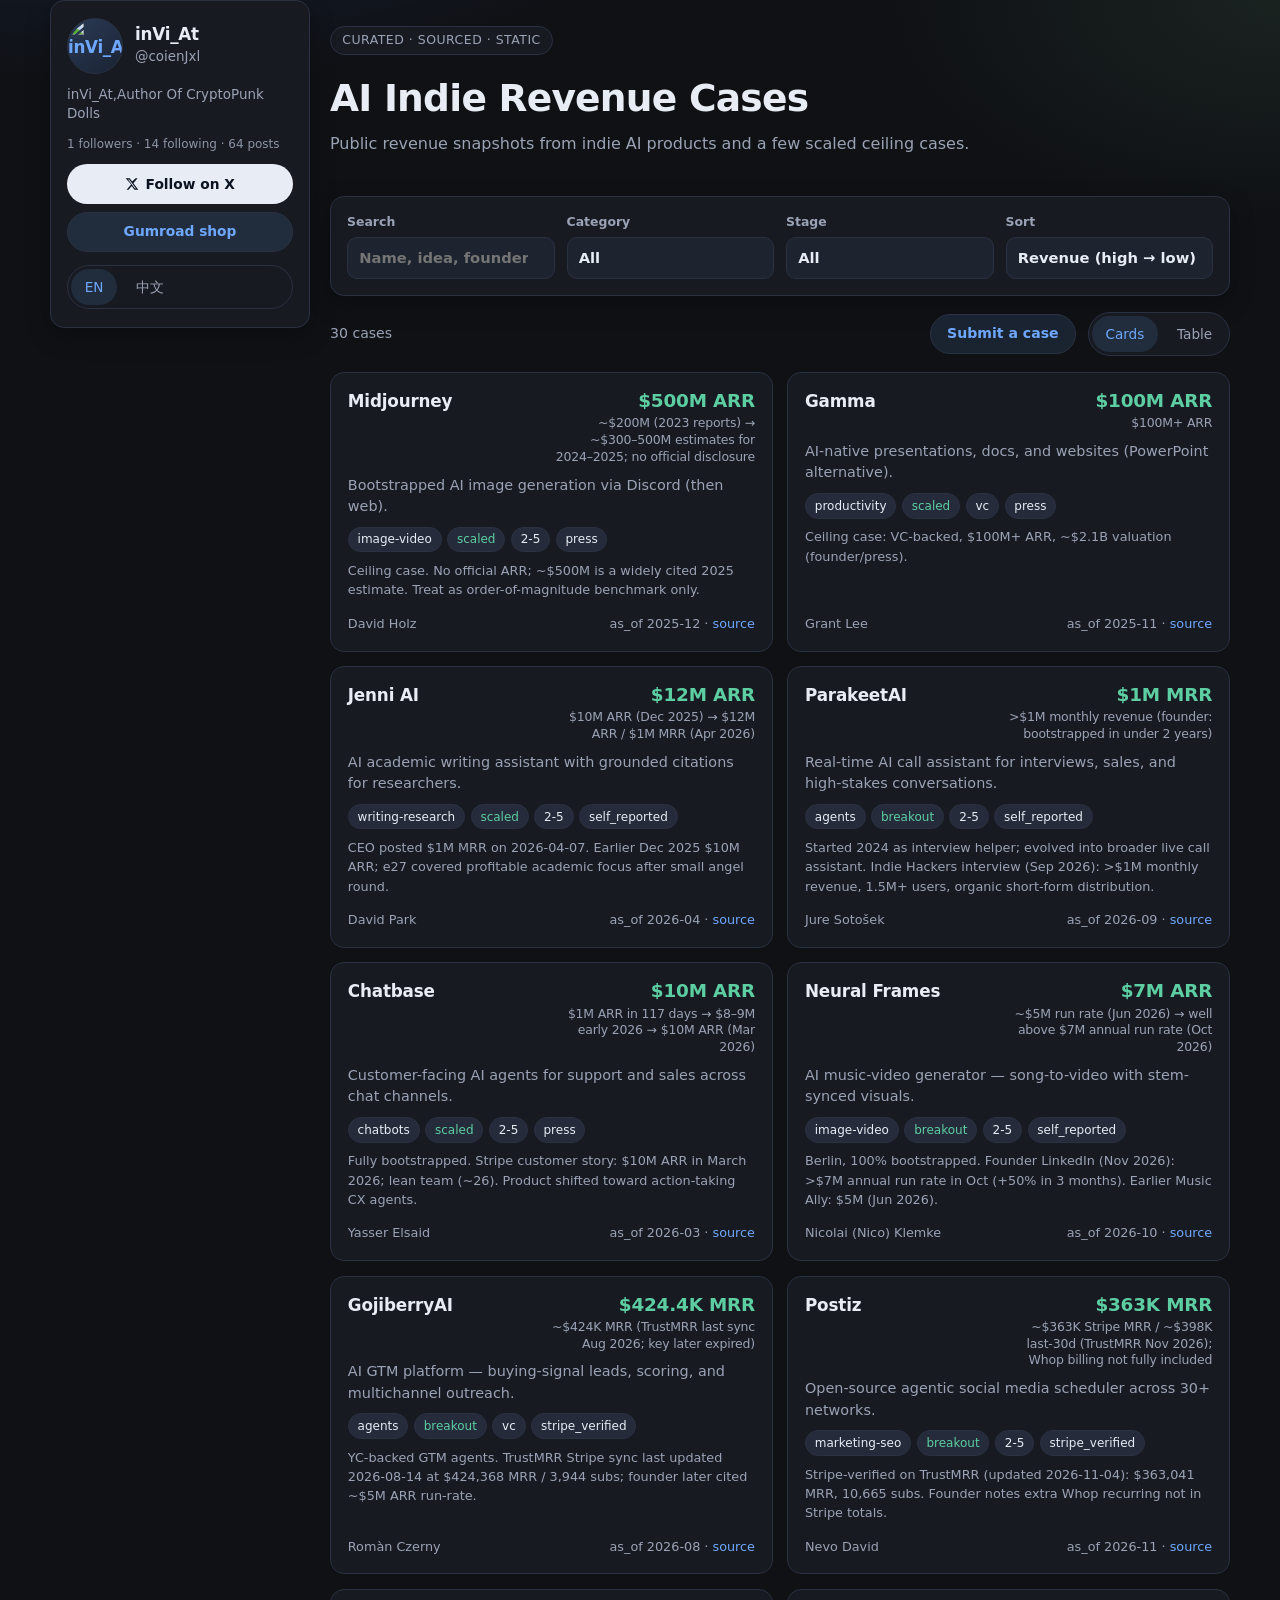
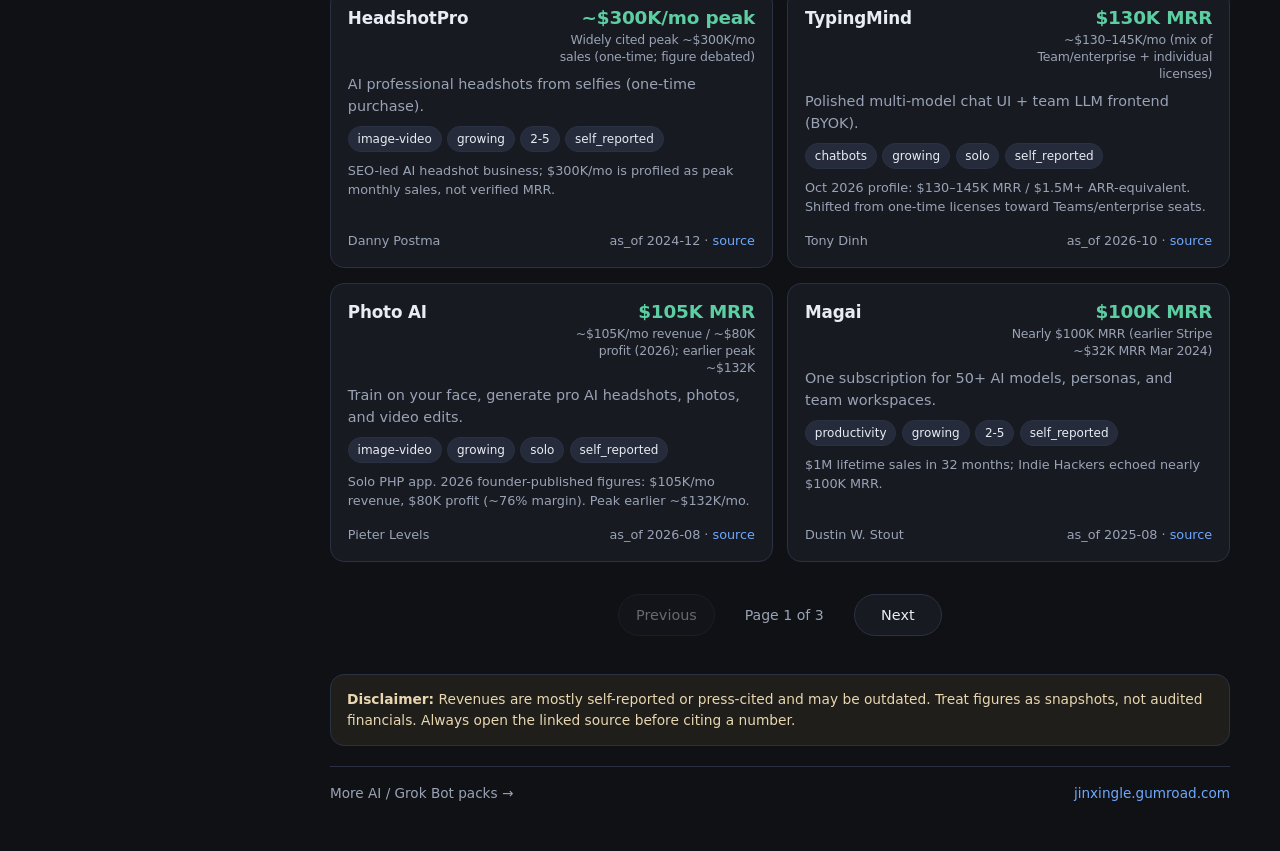
==== commit fee29329: "fix: restore cases array + accept {cases}; point SEO to www.aimrr.app" ====
--- a/index.html
+++ b/index.html
@@ -9,12 +9,12 @@
   <meta name="author" content="jinxingle" />
   <meta name="keywords" content="AI startups, indie hacker revenue, SaaS MRR, AI product cases, ChatGPT wrappers, indie AI" />
   <!-- Canonical: after you have a custom domain, set e.g. https://cases.example.com/ -->
-  <link rel="canonical" href="https://ai-indie-revenue-cases.jinxingle1983.workers.dev/" />
+  <link rel="canonical" href="https://www.aimrr.app/" />
   <!-- Open Graph -->
   <meta property="og:type" content="website" />
   <meta property="og:title" content="AI Indie Revenue Cases" />
   <meta property="og:description" content="Curated AI indie &amp; startup revenue cases — idea, revenue, category, stage, and sources." />
-  <meta property="og:url" content="https://ai-indie-revenue-cases.jinxingle1983.workers.dev/" />
+  <meta property="og:url" content="https://www.aimrr.app/" />
   <meta property="og:locale" content="en_US" />
   <meta property="og:locale:alternate" content="zh_CN" />
   <!-- Twitter -->
@@ -30,7 +30,7 @@
         "@type": "WebSite",
         "name": "AI Indie Revenue Cases",
         "description": "Curated AI indie and startup revenue cases with idea, revenue, category, stage, and sources.",
-        "url": "https://ai-indie-revenue-cases.jinxingle1983.workers.dev/",
+        "url": "https://www.aimrr.app/",
         "inLanguage": ["en", "zh"]
       },
       {
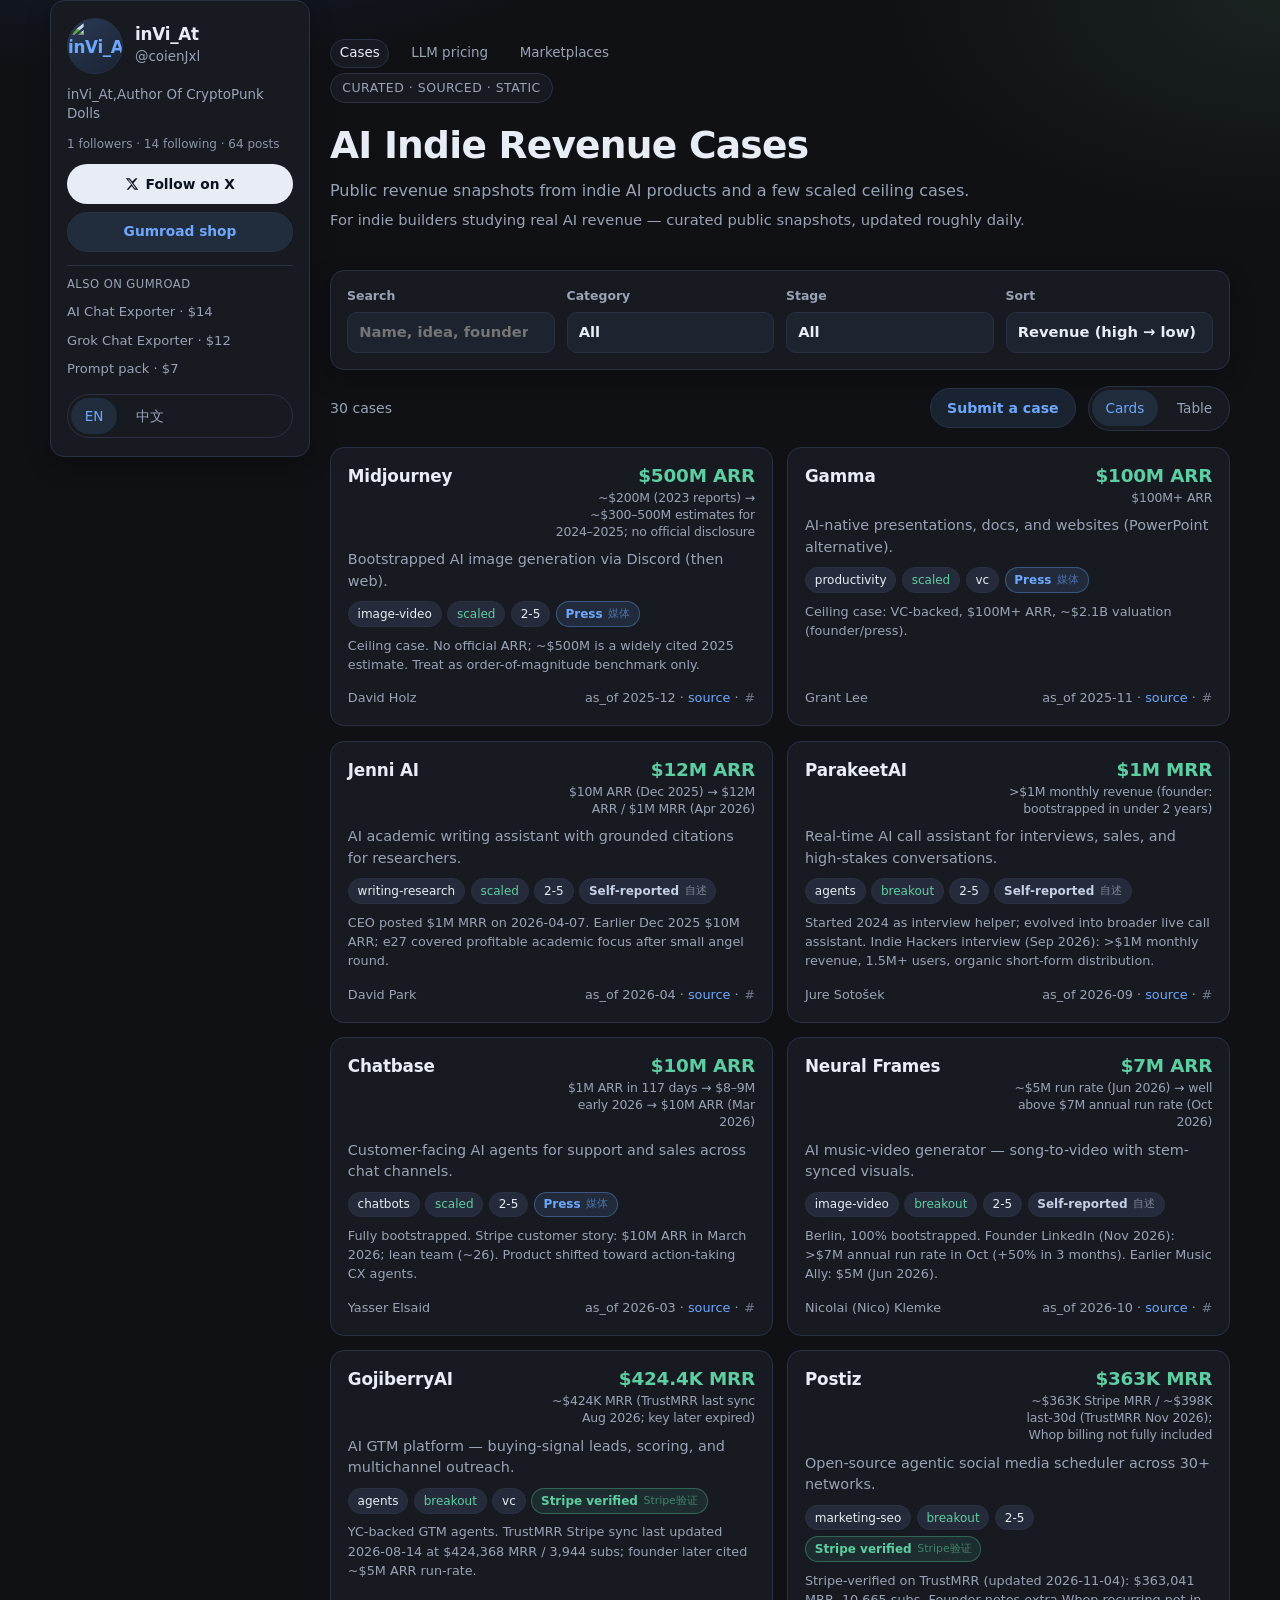
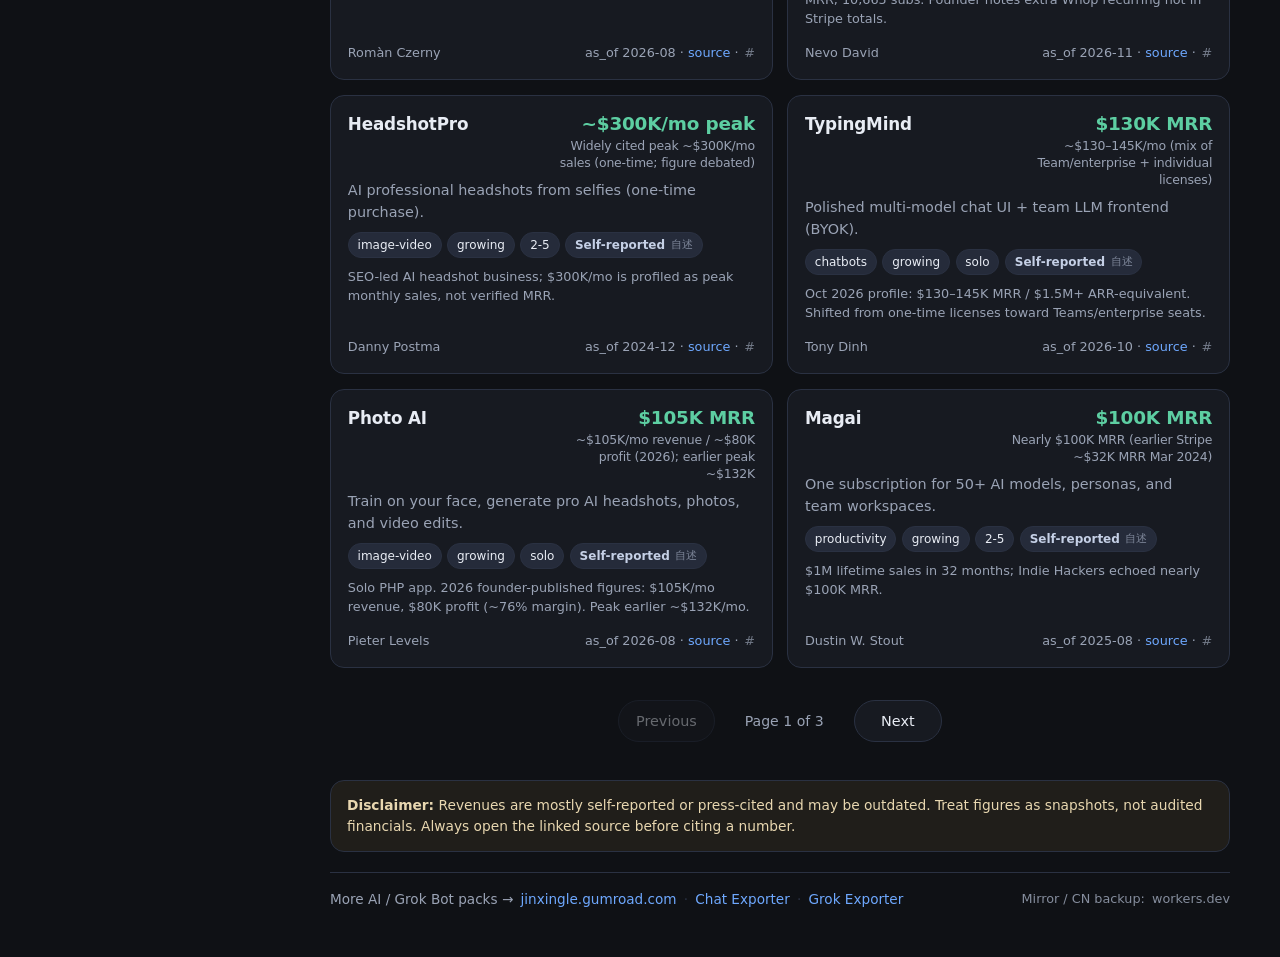
==== commit 5f9acc18: "feat: hub tools — LLM pricing + marketplaces, evidence badges, deep links, Gumroad soft CTAs" ====
--- a/index.html
+++ b/index.html
@@ -74,6 +74,14 @@
             </a>
             <a class="profile-btn profile-btn-shop" href="https://jinxingle.gumroad.com" rel="noopener noreferrer" target="_blank" data-i18n="shopGumroad">Gumroad shop</a>
           </div>
+          <div class="sidebar-packs" aria-label="Soft product links">
+            <p class="sidebar-packs-label" data-i18n="packsLabel">Also on Gumroad</p>
+            <ul class="sidebar-packs-list">
+              <li><a href="https://jinxingle.gumroad.com/l/hivvlw" rel="noopener noreferrer" target="_blank">AI Chat Exporter · $14</a></li>
+              <li><a href="https://jinxingle.gumroad.com/l/rrxcu" rel="noopener noreferrer" target="_blank">Grok Chat Exporter · $12</a></li>
+              <li><a href="https://jinxingle.gumroad.com/l/cdjis" rel="noopener noreferrer" target="_blank">Prompt pack · $7</a></li>
+            </ul>
+          </div>
           <div class="sidebar-lang lang-toggle view-toggle" role="group" aria-label="Language">
             <button type="button" id="lang-en" data-lang="en">EN</button>
             <button type="button" id="lang-zh" data-lang="zh">中文</button>
@@ -83,12 +91,20 @@
 
       <main class="main">
         <header>
+          <nav class="site-nav" aria-label="Site">
+            <a class="site-nav-link is-active" href="./">Cases</a>
+            <a class="site-nav-link" href="pricing.html">LLM pricing</a>
+            <a class="site-nav-link" href="compare.html">Marketplaces</a>
+          </nav>
           <div class="header-top">
             <div class="eyebrow" data-i18n="eyebrow">Curated · sourced · static</div>
           </div>
           <h1 data-i18n="title">AI Indie Revenue Cases</h1>
           <p class="subtitle" data-i18n="subtitle">
             Public revenue snapshots from indie AI products and a few scaled ceiling cases.
+          </p>
+          <p class="value-prop" data-i18n="valueProp">
+            For indie builders studying real AI revenue — curated public snapshots, updated roughly daily.
           </p>
         </header>
 
@@ -156,6 +172,7 @@
                 <th data-i18n="thRevenue">Revenue</th>
                 <th data-i18n="thCategory">Category</th>
                 <th data-i18n="thStage">Stage</th>
+                <th data-i18n="thEvidence">Evidence</th>
                 <th data-i18n="thAsOf">as_of</th>
                 <th data-i18n="thSource">Source</th>
               </tr>
@@ -177,7 +194,18 @@
         </p>
 
         <footer>
-          <span data-i18n="footerMore">More AI / Grok Bot packs → </span><a href="https://jinxingle.gumroad.com" rel="noopener noreferrer" target="_blank">jinxingle.gumroad.com</a>
+          <div class="footer-primary">
+            <span data-i18n="footerMore">More AI / Grok Bot packs → </span>
+            <a href="https://jinxingle.gumroad.com" rel="noopener noreferrer" target="_blank">jinxingle.gumroad.com</a>
+            <span class="footer-sep" aria-hidden="true">·</span>
+            <a href="https://jinxingle.gumroad.com/l/hivvlw" rel="noopener noreferrer" target="_blank">Chat Exporter</a>
+            <span class="footer-sep" aria-hidden="true">·</span>
+            <a href="https://jinxingle.gumroad.com/l/rrxcu" rel="noopener noreferrer" target="_blank">Grok Exporter</a>
+          </div>
+          <div class="footer-mirror">
+            <span data-i18n="footerMirror">Mirror / CN backup: </span>
+            <a href="https://ai-indie-revenue-cases.jinxingle1983.workers.dev/" rel="noopener noreferrer">workers.dev</a>
+          </div>
         </footer>
       </main>
     </div>
@@ -278,6 +306,7 @@
             <button type="button" id="btn-formspree" class="btn-secondary hidden" data-i18n="sendFormspree">Send via Formspree</button>
           </div>
           <p class="submit-status" id="submit-status" role="status" aria-live="polite"></p>
+          <p class="submit-soft-cta hidden" id="submit-soft-cta"></p>
         </div>
       </form>
     </div>
--- a/styles.css
+++ b/styles.css
@@ -973,3 +973,169 @@
     flex: 1 1 auto;
   }
 }
+
+
+/* —— Value prop —— */
+.value-prop {
+  margin: 0.35rem 0 0;
+  max-width: 46rem;
+  color: var(--muted);
+  font-size: 0.92rem;
+  line-height: 1.45;
+}
+
+/* —— Soft Gumroad packs in sidebar —— */
+.sidebar-packs {
+  margin-top: 0.15rem;
+  padding-top: 0.65rem;
+  border-top: 1px solid var(--border);
+}
+.sidebar-packs-label {
+  margin: 0 0 0.35rem;
+  font-size: 0.72rem;
+  text-transform: uppercase;
+  letter-spacing: 0.04em;
+  color: var(--muted);
+}
+.sidebar-packs-list {
+  list-style: none;
+  margin: 0;
+  padding: 0;
+  display: flex;
+  flex-direction: column;
+  gap: 0.28rem;
+}
+.sidebar-packs-list a {
+  font-size: 0.82rem;
+  color: var(--muted);
+  text-decoration: none;
+}
+.sidebar-packs-list a:hover {
+  color: var(--accent);
+  text-decoration: underline;
+}
+
+/* —— Evidence badges (EN+ZH) —— */
+.chip.evidence {
+  gap: 0.35rem;
+  font-weight: 560;
+}
+.chip.evidence .ev-secondary {
+  opacity: 0.55;
+  font-weight: 500;
+  font-size: 0.68rem;
+}
+.chip.evidence-stripe_verified {
+  color: var(--ok);
+  border-color: rgba(93, 206, 162, 0.35);
+  background: rgba(93, 206, 162, 0.1);
+}
+.chip.evidence-self_reported {
+  color: #c5d0e6;
+}
+.chip.evidence-press {
+  color: var(--accent);
+  border-color: rgba(110, 168, 254, 0.35);
+  background: var(--accent-soft);
+}
+.chip.evidence-estimate,
+.chip.evidence-screenshot {
+  color: var(--warn);
+  border-color: rgba(230, 179, 92, 0.35);
+  background: rgba(230, 179, 92, 0.1);
+}
+
+/* —— Case deep links / highlight —— */
+.case-title-link {
+  color: inherit;
+  text-decoration: none;
+}
+.case-title-link:hover {
+  color: var(--accent);
+  text-decoration: underline;
+}
+.permalink {
+  color: var(--muted);
+  opacity: 0.7;
+  text-decoration: none;
+  margin-left: 0.1rem;
+}
+.permalink:hover {
+  color: var(--accent);
+  opacity: 1;
+}
+.card.case-highlight,
+tr.case-highlight td {
+  outline: 1px solid rgba(110, 168, 254, 0.55);
+  box-shadow: 0 0 0 3px rgba(110, 168, 254, 0.12);
+  transition: box-shadow 0.25s ease, outline-color 0.25s ease;
+}
+tr.case-highlight td:first-child {
+  border-radius: 8px 0 0 8px;
+}
+tr.case-highlight td:last-child {
+  border-radius: 0 8px 8px 0;
+}
+.card.case-highlight {
+  border-color: rgba(110, 168, 254, 0.55);
+}
+
+/* —— Submit soft CTA —— */
+.submit-soft-cta {
+  margin: 0.55rem 0 0;
+  font-size: 0.84rem;
+  color: var(--muted);
+  line-height: 1.4;
+}
+.submit-soft-cta a {
+  color: var(--accent);
+}
+
+/* —— Footer mirror —— */
+.footer-primary,
+.footer-mirror {
+  display: flex;
+  flex-wrap: wrap;
+  gap: 0.35rem 0.45rem;
+  align-items: center;
+}
+.footer-sep {
+  color: var(--border);
+}
+.footer-mirror {
+  font-size: 0.8rem;
+  opacity: 0.85;
+}
+.footer-mirror a {
+  color: var(--muted);
+}
+.footer-mirror a:hover {
+  color: var(--accent);
+}
+
+
+/* —— Site nav (Cases / Pricing / Compare) —— */
+.site-nav {
+  display: flex;
+  flex-wrap: wrap;
+  gap: 0.45rem 0.75rem;
+  margin: 0.85rem 0 0.35rem;
+  padding: 0;
+}
+.site-nav-link {
+  font-size: 0.84rem;
+  color: var(--muted);
+  text-decoration: none;
+  padding: 0.2rem 0.55rem;
+  border-radius: 999px;
+  border: 1px solid transparent;
+}
+.site-nav-link:hover {
+  color: var(--accent);
+  text-decoration: none;
+}
+.site-nav-link.is-active {
+  color: var(--text);
+  border-color: var(--border);
+  background: var(--surface);
+}
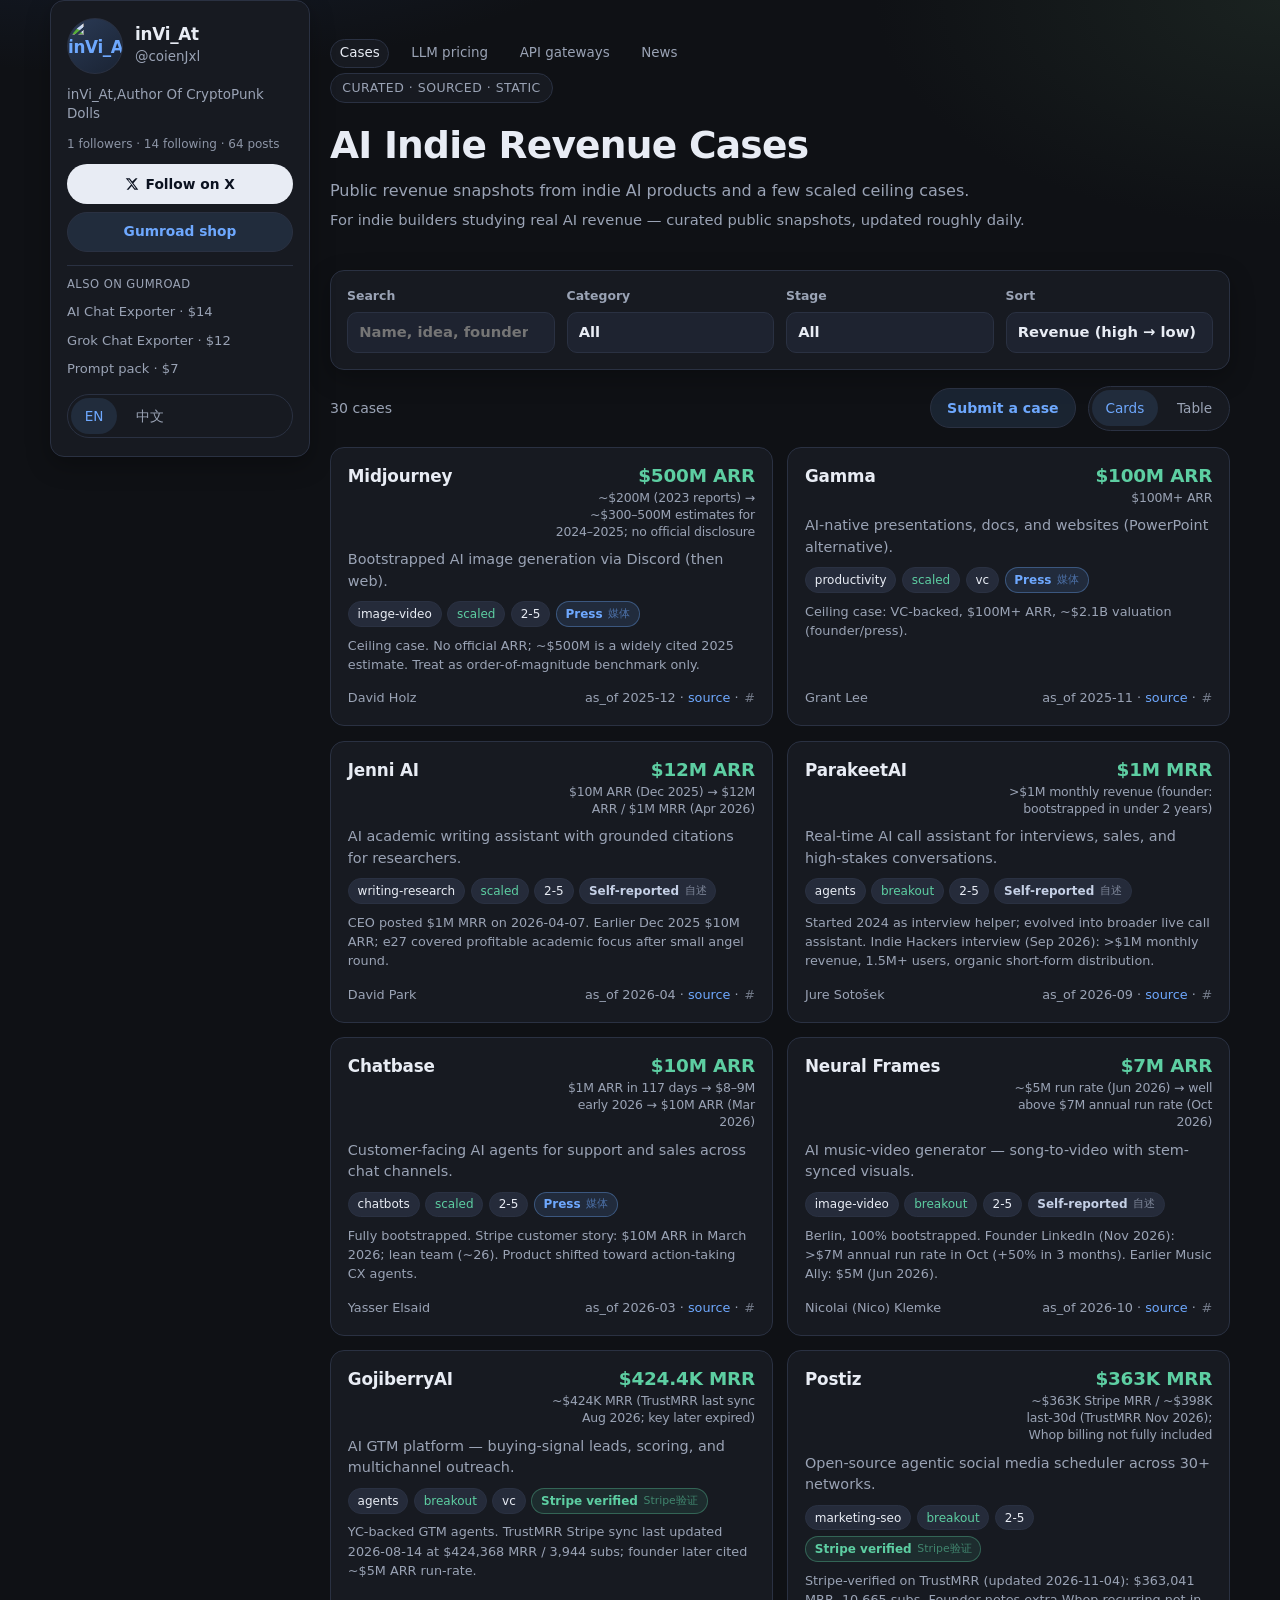
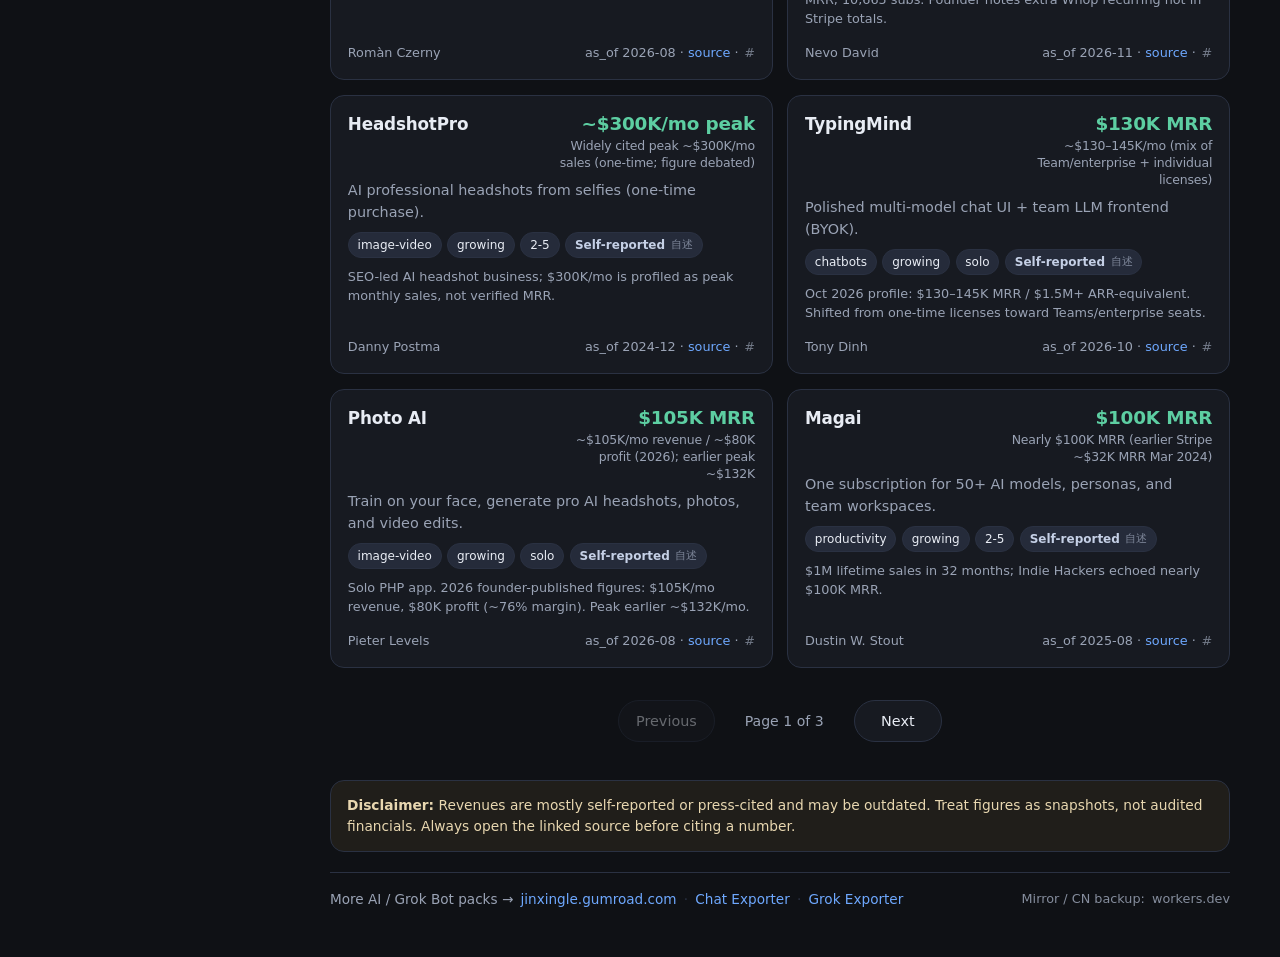
==== commit 88e1855c: "feat: CN LLM vendors, API aggregators (OpenRouter etc), daily news" ====
--- a/index.html
+++ b/index.html
@@ -94,7 +94,8 @@
           <nav class="site-nav" aria-label="Site">
             <a class="site-nav-link is-active" href="./">Cases</a>
             <a class="site-nav-link" href="pricing.html">LLM pricing</a>
-            <a class="site-nav-link" href="compare.html">Marketplaces</a>
+            <a class="site-nav-link" href="compare.html">API gateways</a>
+            <a class="site-nav-link" href="news.html">News</a>
           </nav>
           <div class="header-top">
             <div class="eyebrow" data-i18n="eyebrow">Curated · sourced · static</div>
